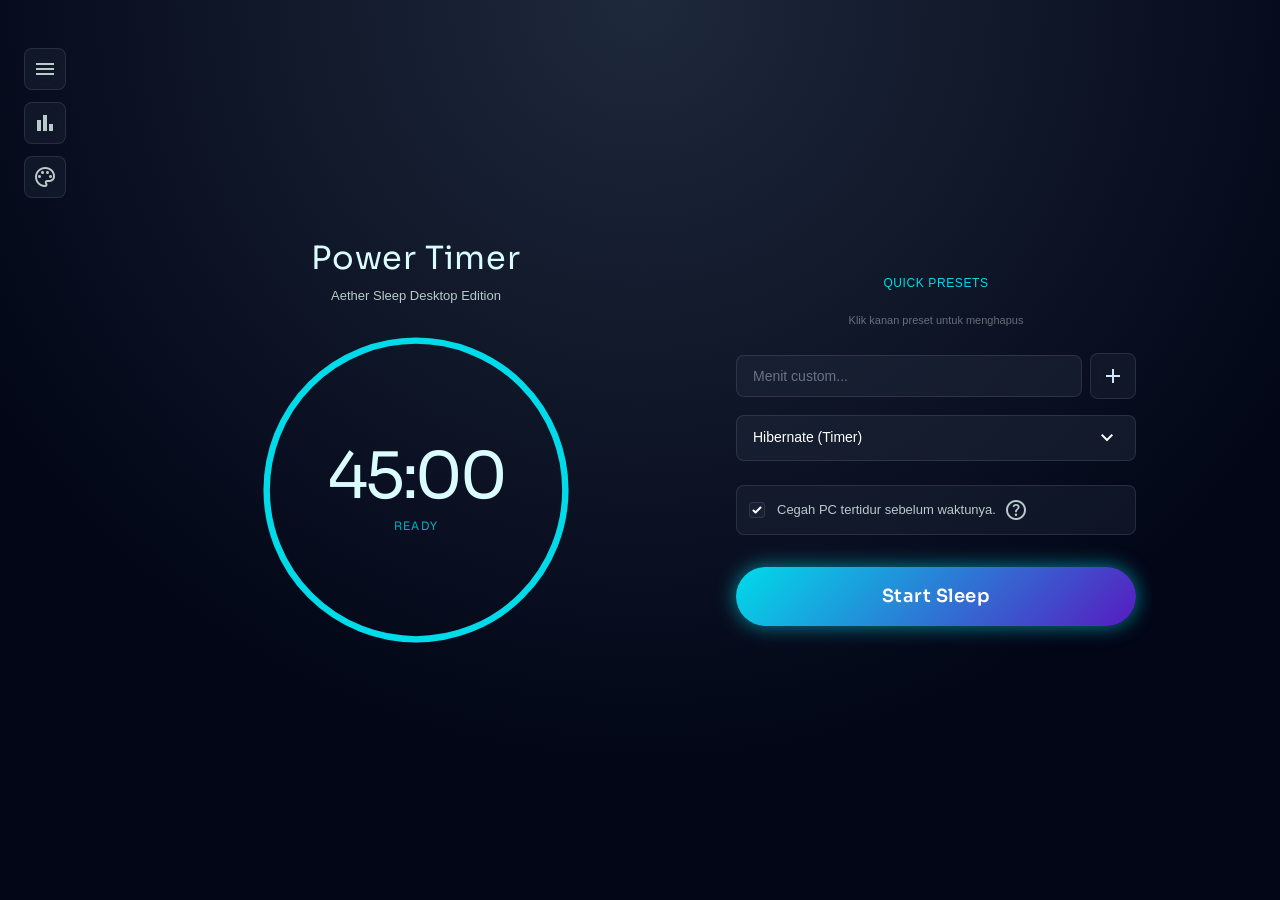
==== Hibernation APP/UI/extracted/index.html @ 74cad4f3 "Initial commit - Aether Sleep v1.0" ====
<!DOCTYPE html>
<html class="dark" lang="en">
<head>
    <meta charset="utf-8"/>
    <meta content="width=device-width, initial-scale=1.0" name="viewport"/>
    <title>Power Timer - Aether Sleep</title>
    <link rel="icon" type="image/x-icon" href="/icon.ico">
    
    
    
    <script type="text/javascript" src="/eel.js"></script>
    <link rel="stylesheet" href="fonts.css">
    <link rel="stylesheet" href="style.css">
</head>
<body class="bg-cosmic-gradient h-screen w-screen overflow-hidden flex flex-col relative select-none">

<!-- Particle Canvas -->
<canvas id="particle-canvas" class="absolute inset-0 pointer-events-none z-0"></canvas>

<main class="flex-1 flex flex-row items-center justify-center relative w-full max-w-5xl mx-auto gap-12 p-4 z-10 overflow-y-auto">
    
    <!-- Header Controls -->
    <div class="fixed top-12 left-6 z-50 flex flex-col gap-3">
        <button id="menu-btn" class="glass-panel-1 p-2 rounded-lg hover:text-primary transition-all flex items-center justify-center hover:border-primary/50 text-on-surface-variant" title="Menu Ekstra">
            <span class="material-symbols-outlined text-[20px]">menu</span>
        </button>
        <button id="history-btn" class="glass-panel-1 p-2 rounded-lg hover:text-primary transition-all flex items-center justify-center hover:border-primary/50 text-on-surface-variant" title="Insights & Riwayat">
            <span class="material-symbols-outlined text-[20px]">bar_chart</span>
        </button>
        <button id="btn-theme" class="glass-panel-1 p-2 rounded-lg hover:text-primary transition-all flex items-center justify-center hover:border-primary/50 text-on-surface-variant" title="Ubah Tema">
            <span class="material-symbols-outlined text-[20px]">palette</span>
        </button>
    </div>

    <div id="extra-panel" class="fixed top-0 left-0 bottom-0 w-[360px] glass-panel-2 z-[90] shadow-2xl transform -translate-x-full transition-transform duration-300 flex flex-col">
        <div class="p-5 border-b border-white/10 flex items-center justify-between bg-[#1E293B]/50 mt-10">
            <h2 class="font-headline-md text-primary text-lg tracking-wide flex items-center gap-2">
                <span class="material-symbols-outlined text-[20px]">tune</span>
                Fitur Ekstra
            </h2>
            <button id="close-menu" class="text-on-surface-variant hover:text-white transition-colors">
                <span class="material-symbols-outlined">close</span>
            </button>
        </div>
        <div class="p-5 flex flex-col gap-6 flex-1 overflow-y-auto">
            
            <!-- Audio Fade-out -->
            <div class="flex flex-col gap-2">
                <div class="flex justify-between items-center">
                    <div class="flex items-center gap-2 text-primary-fixed-dim">
                        <span class="material-symbols-outlined text-[18px]">volume_down</span>
                        <span class="font-semibold text-sm">Audio Fade-Out</span>
                    </div>
                    <!-- Toggle Switch -->
                    <label class="relative inline-flex items-center cursor-pointer">
                      <input type="checkbox" id="fadeout-toggle" class="sr-only peer">
                      <div class="w-9 h-5 bg-white/10 peer-focus:outline-none rounded-full peer peer-checked:after:translate-x-full peer-checked:after:border-white after:content-[''] after:absolute after:top-[2px] after:left-[2px] after:bg-white after:border-gray-300 after:border after:rounded-full after:h-4 after:w-4 after:transition-all peer-checked:bg-primary-fixed-dim"></div>
                    </label>
                </div>
                <p class="text-xs text-on-surface-variant/70 leading-relaxed">Menurunkan volume secara perlahan ke 0 selama 5 menit terakhir sebelum timer PC habis.</p>
            </div>

            <hr class="border-white/10">

            <!-- Minimize to Tray -->
            <div class="flex flex-col gap-2">
                <div class="flex justify-between items-center">
                    <div class="flex items-center gap-2 text-primary-fixed-dim">
                        <span class="material-symbols-outlined text-[18px]">minimize</span>
                        <span class="font-semibold text-sm">Minimize ke Tray</span>
                    </div>
                    <!-- Toggle Switch -->
                    <label class="relative inline-flex items-center cursor-pointer">
                      <input type="checkbox" id="minimize-tray-toggle" class="sr-only peer" checked>
                      <div class="w-9 h-5 bg-white/10 peer-focus:outline-none rounded-full peer peer-checked:after:translate-x-full peer-checked:after:border-white after:content-[''] after:absolute after:top-[2px] after:left-[2px] after:bg-white after:border-gray-300 after:border after:rounded-full after:h-4 after:w-4 after:transition-all peer-checked:bg-primary-fixed-dim"></div>
                    </label>
                </div>
                <p class="text-xs text-on-surface-variant/70 leading-relaxed mb-1">Aplikasi bersembunyi di System Tray saat ditutup, bukan keluar sepenuhnya.</p>
            </div>

            <hr class="border-white/10">

            <!-- Always on Top -->
            <div class="flex flex-col gap-2">
                <div class="flex justify-between items-center">
                    <div class="flex items-center gap-2 text-primary-fixed-dim">
                        <span class="material-symbols-outlined text-[18px]">push_pin</span>
                        <span class="font-semibold text-sm">Always on Top</span>
                    </div>
                    <!-- Toggle Switch -->
                    <label class="relative inline-flex items-center cursor-pointer">
                      <input type="checkbox" id="topmost-toggle" class="sr-only peer">
                      <div class="w-9 h-5 bg-white/10 peer-focus:outline-none rounded-full peer peer-checked:after:translate-x-full peer-checked:after:border-white after:content-[''] after:absolute after:top-[2px] after:left-[2px] after:bg-white after:border-gray-300 after:border after:rounded-full after:h-4 after:w-4 after:transition-all peer-checked:bg-primary-fixed-dim"></div>
                    </label>
                </div>
                <p class="text-xs text-on-surface-variant/70 leading-relaxed mb-1">Paksa jendela Aether Sleep selalu tampil di atas aplikasi lain.</p>
            </div>

            <hr class="border-white/10">

            <!-- Auto-Wake -->
            <div class="flex flex-col gap-2">
                <div class="flex items-center gap-2 text-primary-fixed-dim">
                    <span class="material-symbols-outlined text-[18px]">alarm</span>
                    <span class="font-semibold text-sm">Auto-Wake Alarm</span>
                </div>
                <p class="text-xs text-on-surface-variant/70 leading-relaxed mb-1">Membangunkan PC secara otomatis pada jam yang ditentukan (Pukul berapa?).</p>
                
                <div class="flex items-center gap-2">
                    <div id="autowake-trigger" data-value="" class="flex-1 bg-[#1E293B]/50 border border-white/10 rounded-lg px-3 py-2 text-white text-center cursor-pointer hover:border-primary-fixed-dim hover:bg-[#1E293B]/80 transition-colors text-sm font-display-timer tracking-widest shadow-inner">
                        --:--
                    </div>
                    <button id="clear-wake-btn" class="glass-panel-1 p-2 rounded-lg hover:text-red-400 transition-all flex items-center justify-center border-white/10">
                        <span class="material-symbols-outlined text-[18px]">delete</span>
                    </button>
                </div>
            </div>

        </div>
    </div>

    <!-- Analog Clock Picker Modal -->
    <div id="clock-picker-modal" class="fixed inset-0 z-[200] bg-black/60 backdrop-blur-sm hidden flex items-center justify-center opacity-0 transition-opacity duration-300">
        <div class="glass-panel-2 rounded-3xl w-[320px] p-6 flex flex-col items-center shadow-[0_0_50px_rgba(0,0,0,0.5)] transform scale-95 transition-transform duration-300 relative border border-white/10">
            <button id="clock-cancel" class="absolute top-4 left-4 text-on-surface-variant hover:text-white transition-colors">
                <span class="material-symbols-outlined">close</span>
            </button>
            <button id="clock-ok" class="absolute top-4 right-4 text-primary hover:text-white transition-colors font-semibold tracking-wide">
                OK
            </button>
            
            <div class="mt-4 mb-6">
                <p class="text-xs text-on-surface-variant uppercase tracking-widest text-center mb-1">Pilih Waktu</p>
                <div class="text-4xl font-display-timer text-white font-bold tracking-widest flex items-center gap-2">
                    <span id="clock-hh" class="text-primary cursor-pointer hover:scale-110 transition-transform">12</span>
                    <span class="text-on-surface-variant/50 pb-1">:</span>
                    <span id="clock-mm" class="text-on-surface-variant cursor-pointer hover:text-primary hover:scale-110 transition-transform">00</span>
                    <button id="clock-ampm" class="text-lg text-primary-fixed-dim ml-2 bg-white/5 px-2 py-1 rounded-lg hover:bg-white/10 transition-colors">AM</button>
                </div>
            </div>

            <div class="relative w-[240px] h-[240px] rounded-full bg-black/40 border border-white/5 flex items-center justify-center select-none shadow-inner" id="clock-face">
                <div class="w-[8px] h-[8px] bg-primary rounded-full absolute z-20 shadow-[0_0_10px_#00dbe9]"></div>
                <div id="clock-hand" class="absolute w-[2px] bg-primary origin-bottom z-10 bottom-1/2 transition-transform duration-300 ease-out" style="left: calc(50% - 1px); height: 90px; transform: rotate(0deg);">
                    <div class="w-[32px] h-[32px] rounded-full bg-primary/20 border border-primary absolute -top-[16px] -left-[15px] shadow-[0_0_15px_rgba(0,219,233,0.3)]"></div>
                </div>
                <div id="clock-numbers" class="absolute inset-0"></div>
            </div>
        </div>
    </div>

    <!-- History/Insights Modal -->
    <div id="history-modal" class="fixed inset-0 z-[100] bg-black/60 backdrop-blur-sm flex items-center justify-center hidden opacity-0 transition-opacity duration-300">
        <div class="glass-panel-2 rounded-2xl w-[90%] max-w-lg max-h-[85vh] flex flex-col overflow-hidden shadow-2xl transform scale-95 transition-transform duration-300 relative">
            <div class="p-5 border-b border-white/10 flex items-center justify-between bg-[#1E293B]/50">
                <h2 class="font-headline-md text-primary text-lg tracking-wide flex items-center gap-2">
                    <span class="material-symbols-outlined text-[20px]">insights</span>
                    Dashboard Penghematan
                </h2>
                <button id="close-history" class="text-on-surface-variant hover:text-white transition-colors">
                    <span class="material-symbols-outlined">close</span>
                </button>
            </div>
            
            <!-- Dashboard Stats Container (Populated by JS) -->
            <div id="dashboard-stats" class="p-5 border-b border-white/5 grid grid-cols-3 gap-3 bg-[#1E293B]/30">
                <!-- Stats injected here -->
            </div>
            
            <div class="px-5 pt-4 pb-2 border-b border-white/5">
                <h3 class="text-[11px] font-semibold text-primary-fixed-dim uppercase tracking-widest">Riwayat Aktivitas</h3>
            </div>
            
            <div class="p-5 overflow-y-auto flex-1 flex flex-col gap-3" id="history-list">
                <!-- Populated dynamically -->
            </div>
        </div>
    </div>

    <!-- Left Side: Timer Area -->
    <div class="flex flex-col items-center justify-center flex-1">
        <!-- Title -->
        <div class="mb-6 text-center w-full">
            <h1 class="font-headline-md text-[32px] text-primary tracking-wide">Power Timer</h1>
            <p class="text-on-surface-variant mt-1 text-[13px]">Aether Sleep Desktop Edition</p>
        </div>
        
        <!-- Circular Timer -->
        <div class="relative w-[320px] h-[320px] flex items-center justify-center mb-4">
            <svg class="absolute inset-0 w-full h-full transform -rotate-90" viewBox="0 0 300 300">
                <circle cx="150" cy="150" fill="none" opacity="0.5" r="140" stroke="#1E293B" stroke-width="6"></circle>
                <circle class="timer-ring glow-ambient" cx="150" cy="150" fill="none" r="140" stroke="#00dbe9" stroke-width="6"></circle>
            </svg>
            <div class="flex flex-col items-center z-10" id="pulse-ring" style="animation-duration: 4s;">
                <span class="font-display-timer text-[64px] text-primary tracking-tighter leading-none" id="display-timer">45:00</span>
                <span class="font-label-caps text-[12px] text-primary-fixed-dim mt-2 tracking-widest uppercase opacity-80" id="status-label">Ready</span>
            </div>
        </div>
    </div>

    <!-- Right Side: Controls Area -->
    <div id="right-controls" class="flex flex-col items-center justify-center gap-6 flex-1 max-w-[400px] w-full">
        
        <!-- Quick Presets -->
        <div class="w-full">
            <p class="text-[12px] text-primary-fixed-dim uppercase tracking-wider mb-3 text-center">Quick Presets</p>
            <div class="flex flex-wrap gap-2 justify-center w-full" id="preset-buttons">
                <!-- Dynamically populated from python -->
            </div>
            <p class="text-[11px] text-on-surface-variant/50 mt-2 text-center">Klik kanan preset untuk menghapus</p>
        </div>

        <!-- Custom Input & Action Selection -->
        <div class="w-full flex flex-col gap-4">
            <div class="flex items-center gap-2 w-full">
                <input type="number" id="custom-minutes" placeholder="Menit custom..." class="flex-1 bg-[#1E293B]/50 border border-white/10 rounded-lg px-4 py-[10px] text-white focus:outline-none focus:border-primary-fixed-dim transition-colors text-sm" min="1" max="999">
                <button id="add-preset-btn" class="glass-panel-1 p-[10px] rounded-lg hover:text-primary transition-all flex items-center justify-center hover:border-primary/50" title="Simpan sebagai Preset">
                    <span class="material-symbols-outlined text-[18px]">add</span>
                </button>
            </div>
            
            <div class="relative w-full custom-select-container" id="action-select-container">
                <input type="hidden" id="action-select" value="hibernate_timer">
                <div class="custom-select-trigger" id="action-select-trigger">
                    <span>Hibernate (Timer)</span>
                    <span class="material-symbols-outlined text-[18px]">expand_more</span>
                </div>
                <div class="custom-select-options shadow-lg">
                    <div class="custom-select-option selected" data-value="hibernate_timer">Hibernate (Timer)</div>
                    <div class="custom-select-option" data-value="hibernate_smart">Hibernate (Smart Trigger)</div>
                    <div class="custom-select-option" data-value="shutdown_timer">Shutdown (Timer)</div>
                    <div class="custom-select-option" data-value="shutdown_smart">Shutdown (Smart Trigger)</div>
                </div>
            </div>
            
            <!-- Smart Trigger Panel (Hidden by default) -->
            <div id="smart-trigger-panel" class="w-full bg-[#1E293B]/30 border border-primary-fixed-dim/30 p-4 rounded-lg hidden flex-col gap-3">
                <div class="flex items-center gap-2 mb-1">
                    <span class="material-symbols-outlined text-primary-fixed-dim text-[16px]">memory</span>
                    <label class="text-[11px] uppercase tracking-widest text-on-surface-variant flex items-center gap-2">
                        SMART TRIGGER
                        <span class="material-symbols-outlined text-[14px] cursor-help" title="Memantau aktivitas spesifik PC sebelum menidurkannya. Sangat berguna untuk menunggu unduhan atau proses render yang waktunya tidak pasti.">help</span>
                    </label>
                </div>
                
                <div class="flex flex-col gap-3">
                    <!-- Row 1: Trigger Type -->
                    <div class="flex items-center gap-3">
                        <span class="text-xs text-on-surface-variant w-[50px] flex-shrink-0">Tipe:</span>
                        <div class="custom-select-container flex-1" id="smart-type-container">
                            <input type="hidden" id="smart-type" value="network">
                            <div class="custom-select-trigger !py-1.5 !px-3 !text-xs" id="smart-type-trigger">
                                <span>Network (< KB/s)</span>
                                <span class="material-symbols-outlined text-[14px]">expand_more</span>
                            </div>
                            <div class="custom-select-options shadow-lg">
                                <div class="custom-select-option selected !py-1.5 !px-3 !text-xs" data-value="network">Network (< KB/s)</div>
                                <div class="custom-select-option !py-1.5 !px-3 !text-xs" data-value="cpu">CPU (< %)</div>
                                <div class="custom-select-option !py-1.5 !px-3 !text-xs" data-value="battery">Battery Level (< %)</div>
                            </div>
                        </div>
                    </div>
                    
                    <!-- Row 2: Threshold/Target -->
                    <div class="flex items-center gap-3">
                        <span class="text-xs text-on-surface-variant w-[50px] flex-shrink-0" id="smart-target-label">Batas:</span>
                        <input type="text" id="smart-threshold" placeholder="Nilai batas..." value="50" class="flex-1 bg-[#1E293B]/50 border border-white/10 rounded-lg px-3 py-1.5 text-white focus:outline-none focus:border-primary-fixed-dim transition-colors text-xs shadow-inner" autocomplete="off">
                    </div>

                    <!-- Row 3: Duration -->
                    <div class="flex items-center gap-3">
                        <span class="text-xs text-on-surface-variant w-[50px] flex-shrink-0">Durasi:</span>
                        <div class="flex items-center gap-2 flex-1">
                            <input type="number" id="smart-duration" placeholder="Menit" value="5" class="w-[70px] bg-[#1E293B]/50 border border-white/10 rounded-lg px-3 py-1.5 text-white focus:outline-none focus:border-primary-fixed-dim transition-colors text-xs text-center shadow-inner" min="1" max="999">
                            <span class="text-xs text-on-surface-variant">menit stabil</span>
                        </div>
                    </div>
                </div>
            </div>
        </div>

        <!-- Keep Awake Toggle -->
        <div class="group w-full flex items-center gap-3 bg-[#1E293B]/30 border border-white/5 p-3 rounded-lg hover:bg-[#1E293B]/60 hover:border-primary-fixed-dim/30 transition-all duration-300 cursor-pointer hover:shadow-[0_0_15px_rgba(0,219,233,0.15)] transform hover:-translate-y-[1px]" onclick="document.getElementById('keep-awake').click()">
            <input type="checkbox" id="keep-awake" class="rounded border-white/20 bg-transparent text-primary-fixed-dim focus:ring-primary-fixed-dim focus:ring-offset-0 cursor-pointer transition-colors duration-300 group-hover:border-primary-fixed-dim" checked onclick="event.stopPropagation()">
            <label class="text-[13px] text-on-surface-variant cursor-pointer select-none transition-colors duration-300 group-hover:text-white flex items-center gap-2" onclick="event.stopPropagation(); document.getElementById('keep-awake').click();">
                Cegah PC tertidur sebelum waktunya.
                <span class="material-symbols-outlined text-[14px] cursor-help" title="Mencegah PC otomatis tertidur (Sleep) karena idle, memastikan timer bisa berjalan sampai selesai.">help</span>
            </label>
        </div>

        <!-- Start Button -->
        <button id="start-btn" class="w-full py-4 rounded-full bg-button-gradient text-white font-headline-md text-[18px] font-semibold tracking-wide hover:scale-[1.02] transition-transform duration-300 glow-active mt-2">
            Start Sleep
        </button>
    </div>

</main>

<!-- Theme Modal -->
<div id="theme-modal" class="fixed inset-0 bg-[#020617]/80 backdrop-blur-sm z-[200] hidden items-center justify-center opacity-0 transition-opacity duration-300">
    <div class="w-[300px] bg-[#1E293B] border border-primary-fixed-dim/30 rounded-2xl shadow-2xl p-5 transform scale-95 transition-transform duration-300 relative flex flex-col gap-4">
        <button id="btn-close-theme" class="absolute top-4 right-4 text-on-surface-variant hover:text-white transition-colors">
            <span class="material-symbols-outlined text-[18px]">close</span>
        </button>
        
        <div>
            <h3 class="text-white font-headline-md font-semibold text-lg">Pilih Tema</h3>
            <p class="text-[11px] text-on-surface-variant mt-1">Sesuaikan warna Aether Sleep.</p>
        </div>
        
        <div class="grid grid-cols-3 gap-3" id="theme-grid">
            <!-- Populated by JS -->
        </div>
    </div>
</div>

<script src="script.js"></script>
</body>
</html>
---- Hibernation APP/UI/extracted/fonts.css ----
/* cyrillic-ext */
@font-face {
  font-family: 'Geist';
  font-style: normal;
  font-weight: 400;
  font-display: swap;
  src: url(fonts/gyByhwUxId8gMEwRGFWfOw.woff2) format('woff2');
  unicode-range: U+0460-052F, U+1C80-1C8A, U+20B4, U+2DE0-2DFF, U+A640-A69F, U+FE2E-FE2F;
}
/* cyrillic */
@font-face {
  font-family: 'Geist';
  font-style: normal;
  font-weight: 400;
  font-display: swap;
  src: url(fonts/gyByhwUxId8gMEwYGFWfOw.woff2) format('woff2');
  unicode-range: U+0301, U+0400-045F, U+0490-0491, U+04B0-04B1, U+2116;
}
/* vietnamese */
@font-face {
  font-family: 'Geist';
  font-style: normal;
  font-weight: 400;
  font-display: swap;
  src: url(fonts/gyByhwUxId8gMEwTGFWfOw.woff2) format('woff2');
  unicode-range: U+0102-0103, U+0110-0111, U+0128-0129, U+0168-0169, U+01A0-01A1, U+01AF-01B0, U+0300-0301, U+0303-0304, U+0308-0309, U+0323, U+0329, U+1EA0-1EF9, U+20AB;
}
/* latin-ext */
@font-face {
  font-family: 'Geist';
  font-style: normal;
  font-weight: 400;
  font-display: swap;
  src: url(fonts/gyByhwUxId8gMEwSGFWfOw.woff2) format('woff2');
  unicode-range: U+0100-02BA, U+02BD-02C5, U+02C7-02CC, U+02CE-02D7, U+02DD-02FF, U+0304, U+0308, U+0329, U+1D00-1DBF, U+1E00-1E9F, U+1EF2-1EFF, U+2020, U+20A0-20AB, U+20AD-20C0, U+2113, U+2C60-2C7F, U+A720-A7FF;
}
/* latin */
@font-face {
  font-family: 'Geist';
  font-style: normal;
  font-weight: 400;
  font-display: swap;
  src: url(fonts/gyByhwUxId8gMEwcGFU.woff2) format('woff2');
  unicode-range: U+0000-00FF, U+0131, U+0152-0153, U+02BB-02BC, U+02C6, U+02DA, U+02DC, U+0304, U+0308, U+0329, U+2000-206F, U+20AC, U+2122, U+2191, U+2193, U+2212, U+2215, U+FEFF, U+FFFD;
}
/* cyrillic-ext */
@font-face {
  font-family: 'Geist';
  font-style: normal;
  font-weight: 500;
  font-display: swap;
  src: url(fonts/gyByhwUxId8gMEwRGFWfOw.woff2) format('woff2');
  unicode-range: U+0460-052F, U+1C80-1C8A, U+20B4, U+2DE0-2DFF, U+A640-A69F, U+FE2E-FE2F;
}
/* cyrillic */
@font-face {
  font-family: 'Geist';
  font-style: normal;
  font-weight: 500;
  font-display: swap;
  src: url(fonts/gyByhwUxId8gMEwYGFWfOw.woff2) format('woff2');
  unicode-range: U+0301, U+0400-045F, U+0490-0491, U+04B0-04B1, U+2116;
}
/* vietnamese */
@font-face {
  font-family: 'Geist';
  font-style: normal;
  font-weight: 500;
  font-display: swap;
  src: url(fonts/gyByhwUxId8gMEwTGFWfOw.woff2) format('woff2');
  unicode-range: U+0102-0103, U+0110-0111, U+0128-0129, U+0168-0169, U+01A0-01A1, U+01AF-01B0, U+0300-0301, U+0303-0304, U+0308-0309, U+0323, U+0329, U+1EA0-1EF9, U+20AB;
}
/* latin-ext */
@font-face {
  font-family: 'Geist';
  font-style: normal;
  font-weight: 500;
  font-display: swap;
  src: url(fonts/gyByhwUxId8gMEwSGFWfOw.woff2) format('woff2');
  unicode-range: U+0100-02BA, U+02BD-02C5, U+02C7-02CC, U+02CE-02D7, U+02DD-02FF, U+0304, U+0308, U+0329, U+1D00-1DBF, U+1E00-1E9F, U+1EF2-1EFF, U+2020, U+20A0-20AB, U+20AD-20C0, U+2113, U+2C60-2C7F, U+A720-A7FF;
}
/* latin */
@font-face {
  font-family: 'Geist';
  font-style: normal;
  font-weight: 500;
  font-display: swap;
  src: url(fonts/gyByhwUxId8gMEwcGFU.woff2) format('woff2');
  unicode-range: U+0000-00FF, U+0131, U+0152-0153, U+02BB-02BC, U+02C6, U+02DA, U+02DC, U+0304, U+0308, U+0329, U+2000-206F, U+20AC, U+2122, U+2191, U+2193, U+2212, U+2215, U+FEFF, U+FFFD;
}
/* cyrillic-ext */
@font-face {
  font-family: 'Geist';
  font-style: normal;
  font-weight: 600;
  font-display: swap;
  src: url(fonts/gyByhwUxId8gMEwRGFWfOw.woff2) format('woff2');
  unicode-range: U+0460-052F, U+1C80-1C8A, U+20B4, U+2DE0-2DFF, U+A640-A69F, U+FE2E-FE2F;
}
/* cyrillic */
@font-face {
  font-family: 'Geist';
  font-style: normal;
  font-weight: 600;
  font-display: swap;
  src: url(fonts/gyByhwUxId8gMEwYGFWfOw.woff2) format('woff2');
  unicode-range: U+0301, U+0400-045F, U+0490-0491, U+04B0-04B1, U+2116;
}
/* vietnamese */
@font-face {
  font-family: 'Geist';
  font-style: normal;
  font-weight: 600;
  font-display: swap;
  src: url(fonts/gyByhwUxId8gMEwTGFWfOw.woff2) format('woff2');
  unicode-range: U+0102-0103, U+0110-0111, U+0128-0129, U+0168-0169, U+01A0-01A1, U+01AF-01B0, U+0300-0301, U+0303-0304, U+0308-0309, U+0323, U+0329, U+1EA0-1EF9, U+20AB;
}
/* latin-ext */
@font-face {
  font-family: 'Geist';
  font-style: normal;
  font-weight: 600;
  font-display: swap;
  src: url(fonts/gyByhwUxId8gMEwSGFWfOw.woff2) format('woff2');
  unicode-range: U+0100-02BA, U+02BD-02C5, U+02C7-02CC, U+02CE-02D7, U+02DD-02FF, U+0304, U+0308, U+0329, U+1D00-1DBF, U+1E00-1E9F, U+1EF2-1EFF, U+2020, U+20A0-20AB, U+20AD-20C0, U+2113, U+2C60-2C7F, U+A720-A7FF;
}
/* latin */
@font-face {
  font-family: 'Geist';
  font-style: normal;
  font-weight: 600;
  font-display: swap;
  src: url(fonts/gyByhwUxId8gMEwcGFU.woff2) format('woff2');
  unicode-range: U+0000-00FF, U+0131, U+0152-0153, U+02BB-02BC, U+02C6, U+02DA, U+02DC, U+0304, U+0308, U+0329, U+2000-206F, U+20AC, U+2122, U+2191, U+2193, U+2212, U+2215, U+FEFF, U+FFFD;
}
/* cyrillic-ext */
@font-face {
  font-family: 'Hanken Grotesk';
  font-style: normal;
  font-weight: 400;
  font-display: swap;
  src: url(fonts/ieVn2YZDLWuGJpnzaiwFXS9tYtpQ59CjCQ.woff2) format('woff2');
  unicode-range: U+0460-052F, U+1C80-1C8A, U+20B4, U+2DE0-2DFF, U+A640-A69F, U+FE2E-FE2F;
}
/* vietnamese */
@font-face {
  font-family: 'Hanken Grotesk';
  font-style: normal;
  font-weight: 400;
  font-display: swap;
  src: url(fonts/ieVn2YZDLWuGJpnzaiwFXS9tYtpS59CjCQ.woff2) format('woff2');
  unicode-range: U+0102-0103, U+0110-0111, U+0128-0129, U+0168-0169, U+01A0-01A1, U+01AF-01B0, U+0300-0301, U+0303-0304, U+0308-0309, U+0323, U+0329, U+1EA0-1EF9, U+20AB;
}
/* latin-ext */
@font-face {
  font-family: 'Hanken Grotesk';
  font-style: normal;
  font-weight: 400;
  font-display: swap;
  src: url(fonts/ieVn2YZDLWuGJpnzaiwFXS9tYtpT59CjCQ.woff2) format('woff2');
  unicode-range: U+0100-02BA, U+02BD-02C5, U+02C7-02CC, U+02CE-02D7, U+02DD-02FF, U+0304, U+0308, U+0329, U+1D00-1DBF, U+1E00-1E9F, U+1EF2-1EFF, U+2020, U+20A0-20AB, U+20AD-20C0, U+2113, U+2C60-2C7F, U+A720-A7FF;
}
/* latin */
@font-face {
  font-family: 'Hanken Grotesk';
  font-style: normal;
  font-weight: 400;
  font-display: swap;
  src: url(fonts/ieVn2YZDLWuGJpnzaiwFXS9tYtpd59A.woff2) format('woff2');
  unicode-range: U+0000-00FF, U+0131, U+0152-0153, U+02BB-02BC, U+02C6, U+02DA, U+02DC, U+0304, U+0308, U+0329, U+2000-206F, U+20AC, U+2122, U+2191, U+2193, U+2212, U+2215, U+FEFF, U+FFFD;
}
/* cyrillic-ext */
@font-face {
  font-family: 'Hanken Grotesk';
  font-style: normal;
  font-weight: 500;
  font-display: swap;
  src: url(fonts/ieVn2YZDLWuGJpnzaiwFXS9tYtpQ59CjCQ.woff2) format('woff2');
  unicode-range: U+0460-052F, U+1C80-1C8A, U+20B4, U+2DE0-2DFF, U+A640-A69F, U+FE2E-FE2F;
}
/* vietnamese */
@font-face {
  font-family: 'Hanken Grotesk';
  font-style: normal;
  font-weight: 500;
  font-display: swap;
  src: url(fonts/ieVn2YZDLWuGJpnzaiwFXS9tYtpS59CjCQ.woff2) format('woff2');
  unicode-range: U+0102-0103, U+0110-0111, U+0128-0129, U+0168-0169, U+01A0-01A1, U+01AF-01B0, U+0300-0301, U+0303-0304, U+0308-0309, U+0323, U+0329, U+1EA0-1EF9, U+20AB;
}
/* latin-ext */
@font-face {
  font-family: 'Hanken Grotesk';
  font-style: normal;
  font-weight: 500;
  font-display: swap;
  src: url(fonts/ieVn2YZDLWuGJpnzaiwFXS9tYtpT59CjCQ.woff2) format('woff2');
  unicode-range: U+0100-02BA, U+02BD-02C5, U+02C7-02CC, U+02CE-02D7, U+02DD-02FF, U+0304, U+0308, U+0329, U+1D00-1DBF, U+1E00-1E9F, U+1EF2-1EFF, U+2020, U+20A0-20AB, U+20AD-20C0, U+2113, U+2C60-2C7F, U+A720-A7FF;
}
/* latin */
@font-face {
  font-family: 'Hanken Grotesk';
  font-style: normal;
  font-weight: 500;
  font-display: swap;
  src: url(fonts/ieVn2YZDLWuGJpnzaiwFXS9tYtpd59A.woff2) format('woff2');
  unicode-range: U+0000-00FF, U+0131, U+0152-0153, U+02BB-02BC, U+02C6, U+02DA, U+02DC, U+0304, U+0308, U+0329, U+2000-206F, U+20AC, U+2122, U+2191, U+2193, U+2212, U+2215, U+FEFF, U+FFFD;
}
/* cyrillic-ext */
@font-face {
  font-family: 'Hanken Grotesk';
  font-style: normal;
  font-weight: 600;
  font-display: swap;
  src: url(fonts/ieVn2YZDLWuGJpnzaiwFXS9tYtpQ59CjCQ.woff2) format('woff2');
  unicode-range: U+0460-052F, U+1C80-1C8A, U+20B4, U+2DE0-2DFF, U+A640-A69F, U+FE2E-FE2F;
}
/* vietnamese */
@font-face {
  font-family: 'Hanken Grotesk';
  font-style: normal;
  font-weight: 600;
  font-display: swap;
  src: url(fonts/ieVn2YZDLWuGJpnzaiwFXS9tYtpS59CjCQ.woff2) format('woff2');
  unicode-range: U+0102-0103, U+0110-0111, U+0128-0129, U+0168-0169, U+01A0-01A1, U+01AF-01B0, U+0300-0301, U+0303-0304, U+0308-0309, U+0323, U+0329, U+1EA0-1EF9, U+20AB;
}
/* latin-ext */
@font-face {
  font-family: 'Hanken Grotesk';
  font-style: normal;
  font-weight: 600;
  font-display: swap;
  src: url(fonts/ieVn2YZDLWuGJpnzaiwFXS9tYtpT59CjCQ.woff2) format('woff2');
  unicode-range: U+0100-02BA, U+02BD-02C5, U+02C7-02CC, U+02CE-02D7, U+02DD-02FF, U+0304, U+0308, U+0329, U+1D00-1DBF, U+1E00-1E9F, U+1EF2-1EFF, U+2020, U+20A0-20AB, U+20AD-20C0, U+2113, U+2C60-2C7F, U+A720-A7FF;
}
/* latin */
@font-face {
  font-family: 'Hanken Grotesk';
  font-style: normal;
  font-weight: 600;
  font-display: swap;
  src: url(fonts/ieVn2YZDLWuGJpnzaiwFXS9tYtpd59A.woff2) format('woff2');
  unicode-range: U+0000-00FF, U+0131, U+0152-0153, U+02BB-02BC, U+02C6, U+02DA, U+02DC, U+0304, U+0308, U+0329, U+2000-206F, U+20AC, U+2122, U+2191, U+2193, U+2212, U+2215, U+FEFF, U+FFFD;
}
/* latin-ext */
@font-face {
  font-family: 'Sora';
  font-style: normal;
  font-weight: 400;
  font-display: swap;
  src: url(fonts/xMQ9uFFYT72X5wkB_18qmnndmSdSnh2BAfO5mnuyOo1lfiQwWa-xsaQ.woff2) format('woff2');
  unicode-range: U+0100-02BA, U+02BD-02C5, U+02C7-02CC, U+02CE-02D7, U+02DD-02FF, U+0304, U+0308, U+0329, U+1D00-1DBF, U+1E00-1E9F, U+1EF2-1EFF, U+2020, U+20A0-20AB, U+20AD-20C0, U+2113, U+2C60-2C7F, U+A720-A7FF;
}
/* latin */
@font-face {
  font-family: 'Sora';
  font-style: normal;
  font-weight: 400;
  font-display: swap;
  src: url(fonts/xMQ9uFFYT72X5wkB_18qmnndmSdSnh2BAfO5mnuyOo1lfiQwV6-x.woff2) format('woff2');
  unicode-range: U+0000-00FF, U+0131, U+0152-0153, U+02BB-02BC, U+02C6, U+02DA, U+02DC, U+0304, U+0308, U+0329, U+2000-206F, U+20AC, U+2122, U+2191, U+2193, U+2212, U+2215, U+FEFF, U+FFFD;
}
/* latin-ext */
@font-face {
  font-family: 'Sora';
  font-style: normal;
  font-weight: 500;
  font-display: swap;
  src: url(fonts/xMQ9uFFYT72X5wkB_18qmnndmSdSnh2BAfO5mnuyOo1lfiQwWa-xsaQ.woff2) format('woff2');
  unicode-range: U+0100-02BA, U+02BD-02C5, U+02C7-02CC, U+02CE-02D7, U+02DD-02FF, U+0304, U+0308, U+0329, U+1D00-1DBF, U+1E00-1E9F, U+1EF2-1EFF, U+2020, U+20A0-20AB, U+20AD-20C0, U+2113, U+2C60-2C7F, U+A720-A7FF;
}
/* latin */
@font-face {
  font-family: 'Sora';
  font-style: normal;
  font-weight: 500;
  font-display: swap;
  src: url(fonts/xMQ9uFFYT72X5wkB_18qmnndmSdSnh2BAfO5mnuyOo1lfiQwV6-x.woff2) format('woff2');
  unicode-range: U+0000-00FF, U+0131, U+0152-0153, U+02BB-02BC, U+02C6, U+02DA, U+02DC, U+0304, U+0308, U+0329, U+2000-206F, U+20AC, U+2122, U+2191, U+2193, U+2212, U+2215, U+FEFF, U+FFFD;
}
/* latin-ext */
@font-face {
  font-family: 'Sora';
  font-style: normal;
  font-weight: 600;
  font-display: swap;
  src: url(fonts/xMQ9uFFYT72X5wkB_18qmnndmSdSnh2BAfO5mnuyOo1lfiQwWa-xsaQ.woff2) format('woff2');
  unicode-range: U+0100-02BA, U+02BD-02C5, U+02C7-02CC, U+02CE-02D7, U+02DD-02FF, U+0304, U+0308, U+0329, U+1D00-1DBF, U+1E00-1E9F, U+1EF2-1EFF, U+2020, U+20A0-20AB, U+20AD-20C0, U+2113, U+2C60-2C7F, U+A720-A7FF;
}
/* latin */
@font-face {
  font-family: 'Sora';
  font-style: normal;
  font-weight: 600;
  font-display: swap;
  src: url(fonts/xMQ9uFFYT72X5wkB_18qmnndmSdSnh2BAfO5mnuyOo1lfiQwV6-x.woff2) format('woff2');
  unicode-range: U+0000-00FF, U+0131, U+0152-0153, U+02BB-02BC, U+02C6, U+02DA, U+02DC, U+0304, U+0308, U+0329, U+2000-206F, U+20AC, U+2122, U+2191, U+2193, U+2212, U+2215, U+FEFF, U+FFFD;
}
/* latin-ext */
@font-face {
  font-family: 'Sora';
  font-style: normal;
  font-weight: 700;
  font-display: swap;
  src: url(fonts/xMQ9uFFYT72X5wkB_18qmnndmSdSnh2BAfO5mnuyOo1lfiQwWa-xsaQ.woff2) format('woff2');
  unicode-range: U+0100-02BA, U+02BD-02C5, U+02C7-02CC, U+02CE-02D7, U+02DD-02FF, U+0304, U+0308, U+0329, U+1D00-1DBF, U+1E00-1E9F, U+1EF2-1EFF, U+2020, U+20A0-20AB, U+20AD-20C0, U+2113, U+2C60-2C7F, U+A720-A7FF;
}
/* latin */
@font-face {
  font-family: 'Sora';
  font-style: normal;
  font-weight: 700;
  font-display: swap;
  src: url(fonts/xMQ9uFFYT72X5wkB_18qmnndmSdSnh2BAfO5mnuyOo1lfiQwV6-x.woff2) format('woff2');
  unicode-range: U+0000-00FF, U+0131, U+0152-0153, U+02BB-02BC, U+02C6, U+02DA, U+02DC, U+0304, U+0308, U+0329, U+2000-206F, U+20AC, U+2122, U+2191, U+2193, U+2212, U+2215, U+FEFF, U+FFFD;
}

/* fallback */
@font-face {
  font-family: 'Material Symbols Outlined';
  font-style: normal;
  font-weight: 100 700;
  font-display: swap;
  src: url(fonts/kJEPBvYX7BgnkSrUwT8OhrdQw4oELdPIeeII9v6oDMzBwG-RpA6RzaxHMPdY40KH8nGzv3fzfVJO1Q.woff2) format('woff2');
}

.material-symbols-outlined {
  font-family: 'Material Symbols Outlined';
  font-weight: normal;
  font-style: normal;
  font-size: 24px;
  line-height: 1;
  letter-spacing: normal;
  text-transform: none;
  display: inline-block;
  white-space: nowrap;
  word-wrap: normal;
  direction: ltr;
  -webkit-font-feature-settings: 'liga';
  -webkit-font-smoothing: antialiased;
}
---- Hibernation APP/UI/extracted/style.css ----
/*! tailwindcss v4.3.3 | MIT License | https://tailwindcss.com */
@layer properties{@supports (((-webkit-hyphens:none)) and (not (margin-trim:inline))) or ((-moz-orient:inline) and (not (color:rgb(from red r g b)))){*,:before,:after,::backdrop{--tw-translate-x:0;--tw-translate-y:0;--tw-translate-z:0;--tw-scale-x:1;--tw-scale-y:1;--tw-scale-z:1;--tw-rotate-x:initial;--tw-rotate-y:initial;--tw-rotate-z:initial;--tw-skew-x:initial;--tw-skew-y:initial;--tw-border-style:solid;--tw-gradient-position:initial;--tw-gradient-from:#0000;--tw-gradient-via:#0000;--tw-gradient-to:#0000;--tw-gradient-stops:initial;--tw-gradient-via-stops:initial;--tw-gradient-from-position:0%;--tw-gradient-via-position:50%;--tw-gradient-to-position:100%;--tw-leading:initial;--tw-font-weight:initial;--tw-tracking:initial;--tw-ordinal:initial;--tw-slashed-zero:initial;--tw-numeric-figure:initial;--tw-numeric-spacing:initial;--tw-numeric-fraction:initial;--tw-shadow:0 0 #0000;--tw-shadow-color:initial;--tw-shadow-alpha:100%;--tw-inset-shadow:0 0 #0000;--tw-inset-shadow-color:initial;--tw-inset-shadow-alpha:100%;--tw-ring-color:initial;--tw-ring-shadow:0 0 #0000;--tw-inset-ring-color:initial;--tw-inset-ring-shadow:0 0 #0000;--tw-ring-inset:initial;--tw-ring-offset-width:0px;--tw-ring-offset-color:#fff;--tw-ring-offset-shadow:0 0 #0000;--tw-outline-style:solid;--tw-blur:initial;--tw-brightness:initial;--tw-contrast:initial;--tw-grayscale:initial;--tw-hue-rotate:initial;--tw-invert:initial;--tw-opacity:initial;--tw-saturate:initial;--tw-sepia:initial;--tw-drop-shadow:initial;--tw-drop-shadow-color:initial;--tw-drop-shadow-alpha:100%;--tw-drop-shadow-size:initial;--tw-backdrop-blur:initial;--tw-backdrop-brightness:initial;--tw-backdrop-contrast:initial;--tw-backdrop-grayscale:initial;--tw-backdrop-hue-rotate:initial;--tw-backdrop-invert:initial;--tw-backdrop-opacity:initial;--tw-backdrop-saturate:initial;--tw-backdrop-sepia:initial;--tw-duration:initial;--tw-ease:initial;--tw-content:""}}}@layer theme{:root,:host{--font-sans:-apple-system, BlinkMacSystemFont, "Segoe UI", Roboto, "Helvetica Neue", "Noto Sans", Arial, sans-serif, "Apple Color Emoji", "Segoe UI Emoji", "Segoe UI Symbol", "Noto Color Emoji";--font-mono:ui-monospace, SFMono-Regular, Menlo, Monaco, Consolas, "Liberation Mono", "Courier New", monospace;--color-red-400:oklch(70.4% .191 22.216);--color-green-400:oklch(79.2% .209 151.711);--color-blue-400:oklch(70.7% .165 254.624);--color-gray-300:oklch(87.2% .01 258.338);--color-black:#000;--color-white:var(--text-white);--spacing:.25rem;--container-lg:32rem;--container-5xl:64rem;--text-xs:.75rem;--text-xs--line-height:calc(1 / .75);--text-sm:.875rem;--text-sm--line-height:calc(1.25 / .875);--text-lg:1.125rem;--text-lg--line-height:calc(1.75 / 1.125);--text-2xl:1.5rem;--text-2xl--line-height:calc(2 / 1.5);--text-4xl:2.25rem;--text-4xl--line-height:calc(2.5 / 2.25);--font-weight-semibold:600;--font-weight-bold:700;--tracking-tighter:-.05em;--tracking-wide:.025em;--tracking-wider:.05em;--tracking-widest:.1em;--leading-snug:1.375;--leading-relaxed:1.625;--radius-lg:.5rem;--radius-xl:.75rem;--radius-2xl:1rem;--radius-3xl:1.5rem;--ease-out:cubic-bezier(0, 0, .2, 1);--animate-pulse:pulse 2s cubic-bezier(.4, 0, .6, 1) infinite;--blur-sm:8px;--default-transition-duration:.15s;--default-transition-timing-function:cubic-bezier(.4, 0, .2, 1);--default-font-family:var(--font-sans);--default-mono-font-family:var(--font-mono);--color-primary:var(--c-primary);--color-primary-fixed-dim:var(--c-primary-fixed-dim);--color-on-surface-variant:var(--c-on-surface-variant);--font-headline-md:Sora, sans-serif;--font-label-caps:Geist, sans-serif;--font-display-timer:Sora, sans-serif;--font-label-md:Geist, sans-serif;--background-image-cosmic-gradient:var(--bg-cosmic-gradient);--background-image-button-gradient:var(--btn-gradient)}}@layer base{*,:after,:before,::backdrop{box-sizing:border-box;border:0 solid;margin:0;padding:0}::file-selector-button{box-sizing:border-box;border:0 solid;margin:0;padding:0}html,:host{-webkit-text-size-adjust:100%;tab-size:4;line-height:1.5;font-family:var(--default-font-family,-apple-system, BlinkMacSystemFont, "Segoe UI", Roboto, "Helvetica Neue", "Noto Sans", Arial, sans-serif, "Apple Color Emoji", "Segoe UI Emoji", "Segoe UI Symbol", "Noto Color Emoji");font-feature-settings:var(--default-font-feature-settings,normal);font-variation-settings:var(--default-font-variation-settings,normal);-webkit-tap-highlight-color:transparent}hr{height:0;color:inherit;border-top-width:1px}abbr:where([title]){-webkit-text-decoration:underline dotted;text-decoration:underline dotted}h1,h2,h3,h4,h5,h6{font-size:inherit;font-weight:inherit}a{color:inherit;-webkit-text-decoration:inherit;-webkit-text-decoration:inherit;-webkit-text-decoration:inherit;text-decoration:inherit}b,strong{font-weight:bolder}code,kbd,samp,pre{font-family:var(--default-mono-font-family,ui-monospace, SFMono-Regular, Menlo, Monaco, Consolas, "Liberation Mono", "Courier New", monospace);font-feature-settings:var(--default-mono-font-feature-settings,normal);font-variation-settings:var(--default-mono-font-variation-settings,normal);font-size:1em}small{font-size:80%}sub,sup{vertical-align:baseline;font-size:75%;line-height:0;position:relative}sub{bottom:-.25em}sup{top:-.5em}table{text-indent:0;border-color:inherit;border-collapse:collapse}:-moz-focusring:where(:not(iframe)){outline:auto}progress{vertical-align:baseline}summary{display:list-item}ol,ul,menu{list-style:none}img,svg,video,canvas,audio,iframe,embed,object{vertical-align:middle;display:block}img,video{max-width:100%;height:auto}button,input,select,optgroup,textarea{font:inherit;font-feature-settings:inherit;font-variation-settings:inherit;letter-spacing:inherit;color:inherit;opacity:1;background-color:#0000;border-radius:0}::file-selector-button{font:inherit;font-feature-settings:inherit;font-variation-settings:inherit;letter-spacing:inherit;color:inherit;opacity:1;background-color:#0000;border-radius:0}:where(select:is([multiple],[size])) optgroup{font-weight:bolder}:where(select:is([multiple],[size])) optgroup option{padding-inline-start:20px}::file-selector-button{margin-inline-end:4px}::placeholder{opacity:1}@supports (not ((-webkit-appearance:-apple-pay-button))) or (contain-intrinsic-size:1px){::placeholder{color:currentColor}@supports (color:color-mix(in lab, red, red)){::placeholder{color:color-mix(in oklab, currentcolor 50%, transparent)}}}textarea{resize:vertical}::-webkit-search-decoration{-webkit-appearance:none}::-webkit-datetime-edit{padding-block:0}::-webkit-datetime-edit-year-field{padding-block:0}::-webkit-datetime-edit-month-field{padding-block:0}::-webkit-datetime-edit-day-field{padding-block:0}::-webkit-datetime-edit-hour-field{padding-block:0}::-webkit-datetime-edit-minute-field{padding-block:0}::-webkit-datetime-edit-second-field{padding-block:0}::-webkit-datetime-edit-millisecond-field{padding-block:0}::-webkit-datetime-edit-meridiem-field{padding-block:0}::-webkit-calendar-picker-indicator{line-height:1}:-moz-ui-invalid{box-shadow:none}button,input:where([type=button],[type=reset],[type=submit]){appearance:button}::file-selector-button{appearance:button}::-webkit-inner-spin-button{height:auto}::-webkit-outer-spin-button{height:auto}[hidden]:where(:not([hidden=until-found])){display:none!important}input:where([type=text]),input:where(:not([type])),input:where([type=email]),input:where([type=url]),input:where([type=password]),input:where([type=number]),input:where([type=date]),input:where([type=datetime-local]),input:where([type=month]),input:where([type=search]),input:where([type=tel]),input:where([type=time]),input:where([type=week]),select:where([multiple]),textarea,select{appearance:none;--tw-shadow:0 0 #0000;background-color:#fff;border-width:1px;border-color:oklch(55.1% .027 264.364);border-radius:0;padding:.5rem .75rem;font-size:1rem;line-height:1.5rem}:is(input:where([type=text]),input:where(:not([type])),input:where([type=email]),input:where([type=url]),input:where([type=password]),input:where([type=number]),input:where([type=date]),input:where([type=datetime-local]),input:where([type=month]),input:where([type=search]),input:where([type=tel]),input:where([type=time]),input:where([type=week]),select:where([multiple]),textarea,select):focus{outline-offset:2px;--tw-ring-inset:var(--tw-empty, );--tw-ring-offset-width:0px;--tw-ring-offset-color:#fff;--tw-ring-color:oklch(54.6% .245 262.881);--tw-ring-offset-shadow:var(--tw-ring-inset) 0 0 0 var(--tw-ring-offset-width) var(--tw-ring-offset-color);--tw-ring-shadow:var(--tw-ring-inset) 0 0 0 calc(1px + var(--tw-ring-offset-width)) var(--tw-ring-color);box-shadow:var(--tw-ring-offset-shadow), var(--tw-ring-shadow), var(--tw-shadow);border-color:oklch(54.6% .245 262.881);outline:2px solid #0000}input::placeholder,textarea::placeholder{color:oklch(55.1% .027 264.364);opacity:1}::-webkit-datetime-edit-fields-wrapper{padding:0}::-webkit-date-and-time-value{min-height:1.5em;text-align:inherit}::-webkit-datetime-edit{display:inline-flex}::-webkit-datetime-edit{padding-top:0;padding-bottom:0}::-webkit-datetime-edit-year-field{padding-top:0;padding-bottom:0}::-webkit-datetime-edit-month-field{padding-top:0;padding-bottom:0}::-webkit-datetime-edit-day-field{padding-top:0;padding-bottom:0}::-webkit-datetime-edit-hour-field{padding-top:0;padding-bottom:0}::-webkit-datetime-edit-minute-field{padding-top:0;padding-bottom:0}::-webkit-datetime-edit-second-field{padding-top:0;padding-bottom:0}::-webkit-datetime-edit-millisecond-field{padding-top:0;padding-bottom:0}::-webkit-datetime-edit-meridiem-field{padding-top:0;padding-bottom:0}select{-webkit-print-color-adjust:exact;print-color-adjust:exact;background-image:url("data:image/svg+xml,%3csvg xmlns='http://www.w3.org/2000/svg' fill='none' viewBox='0 0 20 20'%3e%3cpath stroke='oklch(55.1%25 0.027 264.364)' stroke-linecap='round' stroke-linejoin='round' stroke-width='1.5' d='M6 8l4 4 4-4'/%3e%3c/svg%3e");background-position:right .5rem center;background-repeat:no-repeat;background-size:1.5em 1.5em;padding-right:2.5rem}select:where([multiple]),select:where([size]:not([size="1"])){background-image:initial;background-position:initial;background-repeat:unset;background-size:initial;print-color-adjust:unset;padding-right:.75rem}input:where([type=checkbox]),input:where([type=radio]){appearance:none;-webkit-print-color-adjust:exact;print-color-adjust:exact;vertical-align:middle;-webkit-user-select:none;user-select:none;color:oklch(54.6% .245 262.881);--tw-shadow:0 0 #0000;background-color:#fff;background-origin:border-box;border-width:1px;border-color:oklch(55.1% .027 264.364);flex-shrink:0;width:1rem;height:1rem;padding:0;display:inline-block}input:where([type=checkbox]){border-radius:0}input:where([type=radio]){border-radius:100%}input:where([type=checkbox]):focus,input:where([type=radio]):focus{outline-offset:2px;--tw-ring-inset:var(--tw-empty, );--tw-ring-offset-width:2px;--tw-ring-offset-color:#fff;--tw-ring-color:oklch(54.6% .245 262.881);--tw-ring-offset-shadow:var(--tw-ring-inset) 0 0 0 var(--tw-ring-offset-width) var(--tw-ring-offset-color);--tw-ring-shadow:var(--tw-ring-inset) 0 0 0 calc(2px + var(--tw-ring-offset-width)) var(--tw-ring-color);box-shadow:var(--tw-ring-offset-shadow), var(--tw-ring-shadow), var(--tw-shadow);outline:2px solid #0000}input:where([type=checkbox]):checked,input:where([type=radio]):checked{background-color:currentColor;background-position:50%;background-repeat:no-repeat;background-size:100% 100%;border-color:#0000}input:where([type=checkbox]):checked{background-image:url("data:image/svg+xml,%3csvg viewBox='0 0 16 16' fill='white' xmlns='http://www.w3.org/2000/svg'%3e%3cpath d='M12.207 4.793a1 1 0 010 1.414l-5 5a1 1 0 01-1.414 0l-2-2a1 1 0 011.414-1.414L6.5 9.086l4.293-4.293a1 1 0 011.414 0z'/%3e%3c/svg%3e")}@media (forced-colors:active){input:where([type=checkbox]):checked{appearance:auto}}input:where([type=radio]):checked{background-image:url("data:image/svg+xml,%3csvg viewBox='0 0 16 16' fill='white' xmlns='http://www.w3.org/2000/svg'%3e%3ccircle cx='8' cy='8' r='3'/%3e%3c/svg%3e")}@media (forced-colors:active){input:where([type=radio]):checked{appearance:auto}}input:where([type=checkbox]):checked:hover,input:where([type=checkbox]):checked:focus,input:where([type=radio]):checked:hover,input:where([type=radio]):checked:focus{background-color:currentColor;border-color:#0000}input:where([type=checkbox]):indeterminate{background-color:currentColor;background-image:url("data:image/svg+xml,%3csvg xmlns='http://www.w3.org/2000/svg' fill='none' viewBox='0 0 16 16'%3e%3cpath stroke='white' stroke-linecap='round' stroke-linejoin='round' stroke-width='2' d='M4 8h8'/%3e%3c/svg%3e");background-position:50%;background-repeat:no-repeat;background-size:100% 100%;border-color:#0000}@media (forced-colors:active){input:where([type=checkbox]):indeterminate{appearance:auto}}input:where([type=checkbox]):indeterminate:hover,input:where([type=checkbox]):indeterminate:focus{background-color:currentColor;border-color:#0000}input:where([type=file]){background:unset;border-color:inherit;font-size:unset;line-height:inherit;border-width:0;border-radius:0;padding:0}input:where([type=file]):focus{outline:1px solid buttontext;outline:1px auto -webkit-focus-ring-color}}@layer components;@layer utilities{.pointer-events-none{pointer-events:none}.invisible{visibility:hidden}.visible{visibility:visible}.sr-only{clip-path:inset(50%);white-space:nowrap;border-width:0;width:1px;height:1px;margin:-1px;padding:0;position:absolute;overflow:hidden}.absolute{position:absolute}.fixed{position:fixed}.relative{position:relative}.static{position:static}.inset-0{inset:0}.end-1{inset-inline-end:calc(var(--spacing) * 1)}.-top-\[16px\]{top:-16px}.top-0{top:0}.top-1\/2{top:50%}.top-4{top:calc(var(--spacing) * 4)}.top-12{top:calc(var(--spacing) * 12)}.right-3{right:calc(var(--spacing) * 3)}.right-4{right:calc(var(--spacing) * 4)}.right-6{right:calc(var(--spacing) * 6)}.bottom-0{bottom:0}.bottom-1\/2{bottom:50%}.-left-\[15px\]{left:-15px}.left-0{left:0}.left-4{left:calc(var(--spacing) * 4)}.left-6{left:calc(var(--spacing) * 6)}.z-0{z-index:0}.z-10{z-index:10}.z-20{z-index:20}.z-50{z-index:50}.z-\[90\]{z-index:90}.z-\[100\]{z-index:100}.z-\[200\]{z-index:200}.col-span-3{grid-column:span 3/span 3}.container{width:100%}@media (min-width:40rem){.container{max-width:40rem}}@media (min-width:48rem){.container{max-width:48rem}}@media (min-width:64rem){.container{max-width:64rem}}@media (min-width:80rem){.container{max-width:80rem}}@media (min-width:96rem){.container{max-width:96rem}}.mx-auto{margin-inline:auto}.mt-0\.5{margin-top:calc(var(--spacing) * .5)}.mt-1{margin-top:var(--spacing)}.mt-2{margin-top:calc(var(--spacing) * 2)}.mt-4{margin-top:calc(var(--spacing) * 4)}.mt-10{margin-top:calc(var(--spacing) * 10)}.mb-1{margin-bottom:var(--spacing)}.mb-3{margin-bottom:calc(var(--spacing) * 3)}.mb-4{margin-bottom:calc(var(--spacing) * 4)}.mb-6{margin-bottom:calc(var(--spacing) * 6)}.ml-2{margin-left:calc(var(--spacing) * 2)}.block{display:block}.contents{display:contents}.flex{display:flex}.grid{display:grid}.hidden{display:none}.inline{display:inline}.inline-flex{display:inline-flex}.table{display:table}.h-5{height:calc(var(--spacing) * 5)}.h-\[8px\]{height:8px}.h-\[32px\]{height:32px}.h-\[240px\]{height:240px}.h-\[320px\]{height:320px}.h-full{height:100%}.h-screen{height:100vh}.max-h-\[85vh\]{max-height:85vh}.w-9{width:calc(var(--spacing) * 9)}.w-\[2px\]{width:2px}.w-\[8px\]{width:8px}.w-\[32px\]{width:32px}.w-\[50px\]{width:50px}.w-\[60px\]{width:60px}.w-\[70px\]{width:70px}.w-\[80px\]{width:80px}.w-\[90\%\]{width:90%}.w-\[240px\]{width:240px}.w-\[320px\]{width:320px}.w-\[360px\]{width:360px}.w-full{width:100%}.w-screen{width:100vw}.max-w-5xl{max-width:var(--container-5xl)}.max-w-\[400px\]{max-width:400px}.max-w-lg{max-width:var(--container-lg)}.flex-1{flex:1}.flex-shrink-0{flex-shrink:0}.grow{flex-grow:1}.origin-bottom{transform-origin:bottom}.-translate-x-full{--tw-translate-x:-100%;translate:var(--tw-translate-x) var(--tw-translate-y)}.-translate-y-1\/2{--tw-translate-y:calc(calc(1 / 2 * 100%) * -1);translate:var(--tw-translate-x) var(--tw-translate-y)}.-translate-y-\[1px\]{--tw-translate-y:calc(1px * -1);translate:var(--tw-translate-x) var(--tw-translate-y)}.scale-95{--tw-scale-x:95%;--tw-scale-y:95%;--tw-scale-z:95%;scale:var(--tw-scale-x) var(--tw-scale-y)}.scale-100{--tw-scale-x:100%;--tw-scale-y:100%;--tw-scale-z:100%;scale:var(--tw-scale-x) var(--tw-scale-y)}.-rotate-90{rotate:-90deg}.transform{transform:var(--tw-rotate-x,) var(--tw-rotate-y,) var(--tw-rotate-z,) var(--tw-skew-x,) var(--tw-skew-y,)}.animate-pulse{animation:var(--animate-pulse)}.cursor-pointer{cursor:pointer}.resize{resize:both}.appearance-none{appearance:none}.grid-cols-3{grid-template-columns:repeat(3,minmax(0,1fr))}.flex-col{flex-direction:column}.flex-row{flex-direction:row}.flex-wrap{flex-wrap:wrap}.items-center{align-items:center}.items-start{align-items:flex-start}.justify-between{justify-content:space-between}.justify-center{justify-content:center}.gap-2{gap:calc(var(--spacing) * 2)}.gap-3{gap:calc(var(--spacing) * 3)}.gap-4{gap:calc(var(--spacing) * 4)}.gap-6{gap:calc(var(--spacing) * 6)}.gap-12{gap:calc(var(--spacing) * 12)}.overflow-hidden{overflow:hidden}.overflow-y-auto{overflow-y:auto}.rounded{border-radius:.25rem}.rounded-2xl{border-radius:var(--radius-2xl)}.rounded-3xl{border-radius:var(--radius-3xl)}.rounded-full{border-radius:3.40282e38px}.rounded-lg{border-radius:var(--radius-lg)}.rounded-xl{border-radius:var(--radius-xl)}.border{border-style:var(--tw-border-style);border-width:1px}.border-b{border-bottom-style:var(--tw-border-style);border-bottom-width:1px}.border-primary{border-color:var(--color-primary)}.border-primary-fixed-dim,.border-primary-fixed-dim\/30{border-color:var(--color-primary-fixed-dim)}@supports (color:color-mix(in lab, red, red)){.border-primary-fixed-dim\/30{border-color:color-mix(in oklab, var(--color-primary-fixed-dim) 30%, transparent)}}.border-white\/5{border-color:var(--color-white)}@supports (color:color-mix(in lab, red, red)){.border-white\/5{border-color:color-mix(in oklab, var(--color-white) 5%, transparent)}}.border-white\/10{border-color:var(--color-white)}@supports (color:color-mix(in lab, red, red)){.border-white\/10{border-color:color-mix(in oklab, var(--color-white) 10%, transparent)}}.border-white\/20{border-color:var(--color-white)}@supports (color:color-mix(in lab, red, red)){.border-white\/20{border-color:color-mix(in oklab, var(--color-white) 20%, transparent)}}.bg-\[\#1E293B\]\/30{background-color:oklab(27.9495% -.00637898 -.0362918/.3)}.bg-\[\#1E293B\]\/50{background-color:oklab(27.9495% -.00637898 -.0362918/.5)}.bg-black\/40{background-color:#0006}@supports (color:color-mix(in lab, red, red)){.bg-black\/40{background-color:color-mix(in oklab, var(--color-black) 40%, transparent)}}.bg-black\/60{background-color:#0009}@supports (color:color-mix(in lab, red, red)){.bg-black\/60{background-color:color-mix(in oklab, var(--color-black) 60%, transparent)}}.bg-primary{background-color:var(--color-primary)}.bg-primary-fixed-dim\/10{background-color:var(--color-primary-fixed-dim)}@supports (color:color-mix(in lab, red, red)){.bg-primary-fixed-dim\/10{background-color:color-mix(in oklab, var(--color-primary-fixed-dim) 10%, transparent)}}.bg-primary\/5{background-color:var(--color-primary)}@supports (color:color-mix(in lab, red, red)){.bg-primary\/5{background-color:color-mix(in oklab, var(--color-primary) 5%, transparent)}}.bg-primary\/20{background-color:var(--color-primary)}@supports (color:color-mix(in lab, red, red)){.bg-primary\/20{background-color:color-mix(in oklab, var(--color-primary) 20%, transparent)}}.bg-transparent{background-color:#0000}.bg-white\/5{background-color:var(--color-white)}@supports (color:color-mix(in lab, red, red)){.bg-white\/5{background-color:color-mix(in oklab, var(--color-white) 5%, transparent)}}.bg-white\/10{background-color:var(--color-white)}@supports (color:color-mix(in lab, red, red)){.bg-white\/10{background-color:color-mix(in oklab, var(--color-white) 10%, transparent)}}.bg-gradient-to-br{--tw-gradient-position:to bottom right in oklab;background-image:linear-gradient(var(--tw-gradient-stops))}.bg-button-gradient{background-image:var(--background-image-button-gradient)}.bg-cosmic-gradient{background-image:var(--background-image-cosmic-gradient)}.from-blue-400\/10{--tw-gradient-from:#54a2ff1a}@supports (color:color-mix(in lab, red, red)){.from-blue-400\/10{--tw-gradient-from:color-mix(in oklab, var(--color-blue-400) 10%, transparent)}}.from-blue-400\/10{--tw-gradient-stops:var(--tw-gradient-via-stops,var(--tw-gradient-position), var(--tw-gradient-from) var(--tw-gradient-from-position), var(--tw-gradient-to) var(--tw-gradient-to-position))}.from-green-400\/10{--tw-gradient-from:#05df721a}@supports (color:color-mix(in lab, red, red)){.from-green-400\/10{--tw-gradient-from:color-mix(in oklab, var(--color-green-400) 10%, transparent)}}.from-green-400\/10{--tw-gradient-stops:var(--tw-gradient-via-stops,var(--tw-gradient-position), var(--tw-gradient-from) var(--tw-gradient-from-position), var(--tw-gradient-to) var(--tw-gradient-to-position))}.from-primary\/10{--tw-gradient-from:var(--color-primary)}@supports (color:color-mix(in lab, red, red)){.from-primary\/10{--tw-gradient-from:color-mix(in oklab, var(--color-primary) 10%, transparent)}}.from-primary\/10{--tw-gradient-stops:var(--tw-gradient-via-stops,var(--tw-gradient-position), var(--tw-gradient-from) var(--tw-gradient-from-position), var(--tw-gradient-to) var(--tw-gradient-to-position))}.to-transparent{--tw-gradient-to:transparent;--tw-gradient-stops:var(--tw-gradient-via-stops,var(--tw-gradient-position), var(--tw-gradient-from) var(--tw-gradient-from-position), var(--tw-gradient-to) var(--tw-gradient-to-position))}.p-2{padding:calc(var(--spacing) * 2)}.p-3{padding:calc(var(--spacing) * 3)}.p-4{padding:calc(var(--spacing) * 4)}.p-5{padding:calc(var(--spacing) * 5)}.p-6{padding:calc(var(--spacing) * 6)}.p-\[10px\]{padding:10px}.\!px-3{padding-inline:calc(var(--spacing) * 3)!important}.px-2{padding-inline:calc(var(--spacing) * 2)}.px-3{padding-inline:calc(var(--spacing) * 3)}.px-4{padding-inline:calc(var(--spacing) * 4)}.px-5{padding-inline:calc(var(--spacing) * 5)}.\!py-1\.5{padding-block:calc(var(--spacing) * 1.5)!important}.py-1{padding-block:var(--spacing)}.py-1\.5{padding-block:calc(var(--spacing) * 1.5)}.py-2{padding-block:calc(var(--spacing) * 2)}.py-4{padding-block:calc(var(--spacing) * 4)}.py-\[10px\]{padding-block:10px}.pt-4{padding-top:calc(var(--spacing) * 4)}.pb-1{padding-bottom:var(--spacing)}.pb-2{padding-bottom:calc(var(--spacing) * 2)}.pb-3{padding-bottom:calc(var(--spacing) * 3)}.text-center{text-align:center}.font-display-timer{font-family:var(--font-display-timer)}.font-headline-md{font-family:var(--font-headline-md)}.font-label-caps{font-family:var(--font-label-caps)}.font-label-md{font-family:var(--font-label-md)}.\!text-xs{font-size:var(--text-xs)!important;line-height:var(--tw-leading,var(--text-xs--line-height))!important}.text-2xl{font-size:var(--text-2xl);line-height:var(--tw-leading,var(--text-2xl--line-height))}.text-4xl{font-size:var(--text-4xl);line-height:var(--tw-leading,var(--text-4xl--line-height))}.text-lg{font-size:var(--text-lg);line-height:var(--tw-leading,var(--text-lg--line-height))}.text-sm{font-size:var(--text-sm);line-height:var(--tw-leading,var(--text-sm--line-height))}.text-xs{font-size:var(--text-xs);line-height:var(--tw-leading,var(--text-xs--line-height))}.text-\[10px\]{font-size:10px}.text-\[11px\]{font-size:11px}.text-\[12px\]{font-size:12px}.text-\[13px\]{font-size:13px}.text-\[14px\]{font-size:14px}.text-\[15px\]{font-size:15px}.text-\[16px\]{font-size:16px}.text-\[18px\]{font-size:18px}.text-\[20px\]{font-size:20px}.text-\[24px\]{font-size:24px}.text-\[32px\]{font-size:32px}.text-\[64px\]{font-size:64px}.leading-none{--tw-leading:1;line-height:1}.leading-relaxed{--tw-leading:var(--leading-relaxed);line-height:var(--leading-relaxed)}.leading-snug{--tw-leading:var(--leading-snug);line-height:var(--leading-snug)}.font-bold{--tw-font-weight:var(--font-weight-bold);font-weight:var(--font-weight-bold)}.font-semibold{--tw-font-weight:var(--font-weight-semibold);font-weight:var(--font-weight-semibold)}.tracking-tighter{--tw-tracking:var(--tracking-tighter);letter-spacing:var(--tracking-tighter)}.tracking-wide{--tw-tracking:var(--tracking-wide);letter-spacing:var(--tracking-wide)}.tracking-wider{--tw-tracking:var(--tracking-wider);letter-spacing:var(--tracking-wider)}.tracking-widest{--tw-tracking:var(--tracking-widest);letter-spacing:var(--tracking-widest)}.whitespace-nowrap{white-space:nowrap}.text-blue-400{color:var(--color-blue-400)}.text-green-400{color:var(--color-green-400)}.text-on-surface-variant,.text-on-surface-variant\/50{color:var(--color-on-surface-variant)}@supports (color:color-mix(in lab, red, red)){.text-on-surface-variant\/50{color:color-mix(in oklab, var(--color-on-surface-variant) 50%, transparent)}}.text-on-surface-variant\/70{color:var(--color-on-surface-variant)}@supports (color:color-mix(in lab, red, red)){.text-on-surface-variant\/70{color:color-mix(in oklab, var(--color-on-surface-variant) 70%, transparent)}}.text-primary{color:var(--color-primary)}.text-primary-fixed-dim{color:var(--color-primary-fixed-dim)}.text-red-400\/80{color:#ff6568cc}@supports (color:color-mix(in lab, red, red)){.text-red-400\/80{color:color-mix(in oklab, var(--color-red-400) 80%, transparent)}}.text-white{color:var(--color-white)}.lowercase{text-transform:lowercase}.uppercase{text-transform:uppercase}.italic{font-style:italic}.ordinal{--tw-ordinal:ordinal;font-variant-numeric:var(--tw-ordinal,) var(--tw-slashed-zero,) var(--tw-numeric-figure,) var(--tw-numeric-spacing,) var(--tw-numeric-fraction,)}.underline{text-decoration-line:underline}.opacity-0{opacity:0}.opacity-50{opacity:.5}.opacity-80{opacity:.8}.shadow-2xl{--tw-shadow:0 25px 50px -12px var(--tw-shadow-color,#00000040);box-shadow:var(--tw-inset-shadow), var(--tw-inset-ring-shadow), var(--tw-ring-offset-shadow), var(--tw-ring-shadow), var(--tw-shadow)}.shadow-\[0_0_10px_\#00dbe9\]{--tw-shadow:0 0 10px var(--tw-shadow-color,#00dbe9);box-shadow:var(--tw-inset-shadow), var(--tw-inset-ring-shadow), var(--tw-ring-offset-shadow), var(--tw-ring-shadow), var(--tw-shadow)}.shadow-\[0_0_15px_rgba\(0\,219\,233\,0\.2\)\]{--tw-shadow:0 0 15px var(--tw-shadow-color,#00dbe933);box-shadow:var(--tw-inset-shadow), var(--tw-inset-ring-shadow), var(--tw-ring-offset-shadow), var(--tw-ring-shadow), var(--tw-shadow)}.shadow-\[0_0_15px_rgba\(0\,219\,233\,0\.3\)\]{--tw-shadow:0 0 15px var(--tw-shadow-color,#00dbe94d);box-shadow:var(--tw-inset-shadow), var(--tw-inset-ring-shadow), var(--tw-ring-offset-shadow), var(--tw-ring-shadow), var(--tw-shadow)}.shadow-\[0_0_50px_rgba\(0\,0\,0\,0\.5\)\]{--tw-shadow:0 0 50px var(--tw-shadow-color,#00000080);box-shadow:var(--tw-inset-shadow), var(--tw-inset-ring-shadow), var(--tw-ring-offset-shadow), var(--tw-ring-shadow), var(--tw-shadow)}.shadow-inner{--tw-shadow:inset 0 2px 4px 0 var(--tw-shadow-color,#0000000d);box-shadow:var(--tw-inset-shadow), var(--tw-inset-ring-shadow), var(--tw-ring-offset-shadow), var(--tw-ring-shadow), var(--tw-shadow)}.shadow-lg{--tw-shadow:0 10px 15px -3px var(--tw-shadow-color,#0000001a), 0 4px 6px -4px var(--tw-shadow-color,#0000001a);box-shadow:var(--tw-inset-shadow), var(--tw-inset-ring-shadow), var(--tw-ring-offset-shadow), var(--tw-ring-shadow), var(--tw-shadow)}.ring{--tw-ring-shadow:var(--tw-ring-inset,) 0 0 0 calc(1px + var(--tw-ring-offset-width)) var(--tw-ring-color,currentcolor);box-shadow:var(--tw-inset-shadow), var(--tw-inset-ring-shadow), var(--tw-ring-offset-shadow), var(--tw-ring-shadow), var(--tw-shadow)}.outline{outline-style:var(--tw-outline-style);outline-width:1px}.blur{--tw-blur:blur(8px);filter:var(--tw-blur,) var(--tw-brightness,) var(--tw-contrast,) var(--tw-grayscale,) var(--tw-hue-rotate,) var(--tw-invert,) var(--tw-saturate,) var(--tw-sepia,) var(--tw-drop-shadow,)}.grayscale{--tw-grayscale:grayscale(100%);filter:var(--tw-blur,) var(--tw-brightness,) var(--tw-contrast,) var(--tw-grayscale,) var(--tw-hue-rotate,) var(--tw-invert,) var(--tw-saturate,) var(--tw-sepia,) var(--tw-drop-shadow,)}.filter{filter:var(--tw-blur,) var(--tw-brightness,) var(--tw-contrast,) var(--tw-grayscale,) var(--tw-hue-rotate,) var(--tw-invert,) var(--tw-saturate,) var(--tw-sepia,) var(--tw-drop-shadow,)}.backdrop-blur-sm{--tw-backdrop-blur:blur(var(--blur-sm));-webkit-backdrop-filter:var(--tw-backdrop-blur,) var(--tw-backdrop-brightness,) var(--tw-backdrop-contrast,) var(--tw-backdrop-grayscale,) var(--tw-backdrop-hue-rotate,) var(--tw-backdrop-invert,) var(--tw-backdrop-opacity,) var(--tw-backdrop-saturate,) var(--tw-backdrop-sepia,);backdrop-filter:var(--tw-backdrop-blur,) var(--tw-backdrop-brightness,) var(--tw-backdrop-contrast,) var(--tw-backdrop-grayscale,) var(--tw-backdrop-hue-rotate,) var(--tw-backdrop-invert,) var(--tw-backdrop-opacity,) var(--tw-backdrop-saturate,) var(--tw-backdrop-sepia,)}.backdrop-filter{-webkit-backdrop-filter:var(--tw-backdrop-blur,) var(--tw-backdrop-brightness,) var(--tw-backdrop-contrast,) var(--tw-backdrop-grayscale,) var(--tw-backdrop-hue-rotate,) var(--tw-backdrop-invert,) var(--tw-backdrop-opacity,) var(--tw-backdrop-saturate,) var(--tw-backdrop-sepia,);backdrop-filter:var(--tw-backdrop-blur,) var(--tw-backdrop-brightness,) var(--tw-backdrop-contrast,) var(--tw-backdrop-grayscale,) var(--tw-backdrop-hue-rotate,) var(--tw-backdrop-invert,) var(--tw-backdrop-opacity,) var(--tw-backdrop-saturate,) var(--tw-backdrop-sepia,)}.transition{transition-property:color,background-color,border-color,outline-color,text-decoration-color,fill,stroke,--tw-gradient-from,--tw-gradient-via,--tw-gradient-to,opacity,box-shadow,transform,translate,scale,rotate,filter,-webkit-backdrop-filter,backdrop-filter,display,content-visibility,overlay,pointer-events;transition-timing-function:var(--tw-ease,var(--default-transition-timing-function));transition-duration:var(--tw-duration,var(--default-transition-duration))}.transition-all{transition-property:all;transition-timing-function:var(--tw-ease,var(--default-transition-timing-function));transition-duration:var(--tw-duration,var(--default-transition-duration))}.transition-colors{transition-property:color,background-color,border-color,outline-color,text-decoration-color,fill,stroke,--tw-gradient-from,--tw-gradient-via,--tw-gradient-to;transition-timing-function:var(--tw-ease,var(--default-transition-timing-function));transition-duration:var(--tw-duration,var(--default-transition-duration))}.transition-opacity{transition-property:opacity;transition-timing-function:var(--tw-ease,var(--default-transition-timing-function));transition-duration:var(--tw-duration,var(--default-transition-duration))}.transition-transform{transition-property:transform,translate,scale,rotate;transition-timing-function:var(--tw-ease,var(--default-transition-timing-function));transition-duration:var(--tw-duration,var(--default-transition-duration))}.duration-300{--tw-duration:.3s;transition-duration:.3s}.ease-out{--tw-ease:var(--ease-out);transition-timing-function:var(--ease-out)}.select-none{-webkit-user-select:none;user-select:none}@media (hover:hover){.group-hover\:border-primary-fixed-dim:is(:where(.group):hover *){border-color:var(--color-primary-fixed-dim)}.group-hover\:text-white:is(:where(.group):hover *){color:var(--color-white)}.group-hover\:opacity-100:is(:where(.group):hover *){opacity:1}}.peer-checked\:bg-primary-fixed-dim:is(:where(.peer):checked~*){background-color:var(--color-primary-fixed-dim)}.peer-focus\:outline-none:is(:where(.peer):focus~*){--tw-outline-style:none;outline-style:none}.after\:absolute:after{content:var(--tw-content);position:absolute}.after\:top-\[2px\]:after{content:var(--tw-content);top:2px}.after\:left-\[2px\]:after{content:var(--tw-content);left:2px}.after\:h-4:after{content:var(--tw-content);height:calc(var(--spacing) * 4)}.after\:w-4:after{content:var(--tw-content);width:calc(var(--spacing) * 4)}.after\:rounded-full:after{content:var(--tw-content);border-radius:3.40282e38px}.after\:border:after{content:var(--tw-content);border-style:var(--tw-border-style);border-width:1px}.after\:border-gray-300:after{content:var(--tw-content);border-color:var(--color-gray-300)}.after\:bg-white:after{content:var(--tw-content);background-color:var(--color-white)}.after\:transition-all:after{content:var(--tw-content);transition-property:all;transition-timing-function:var(--tw-ease,var(--default-transition-timing-function));transition-duration:var(--tw-duration,var(--default-transition-duration))}.after\:content-\[\'\'\]:after{--tw-content:"";content:var(--tw-content)}.peer-checked\:after\:translate-x-full:is(:where(.peer):checked~*):after{content:var(--tw-content);--tw-translate-x:100%;translate:var(--tw-translate-x) var(--tw-translate-y)}.peer-checked\:after\:border-white:is(:where(.peer):checked~*):after{content:var(--tw-content);border-color:var(--color-white)}.last\:border-0:last-child{border-style:var(--tw-border-style);border-width:0}@media (hover:hover){.hover\:-translate-y-\[1px\]:hover{--tw-translate-y:calc(1px * -1);translate:var(--tw-translate-x) var(--tw-translate-y)}.hover\:scale-110:hover{--tw-scale-x:110%;--tw-scale-y:110%;--tw-scale-z:110%;scale:var(--tw-scale-x) var(--tw-scale-y)}.hover\:scale-\[1\.02\]:hover{scale:1.02}.hover\:border-primary-fixed-dim:hover,.hover\:border-primary-fixed-dim\/30:hover{border-color:var(--color-primary-fixed-dim)}@supports (color:color-mix(in lab, red, red)){.hover\:border-primary-fixed-dim\/30:hover{border-color:color-mix(in oklab, var(--color-primary-fixed-dim) 30%, transparent)}}.hover\:border-primary-fixed-dim\/50:hover{border-color:var(--color-primary-fixed-dim)}@supports (color:color-mix(in lab, red, red)){.hover\:border-primary-fixed-dim\/50:hover{border-color:color-mix(in oklab, var(--color-primary-fixed-dim) 50%, transparent)}}.hover\:border-primary\/50:hover{border-color:var(--color-primary)}@supports (color:color-mix(in lab, red, red)){.hover\:border-primary\/50:hover{border-color:color-mix(in oklab, var(--color-primary) 50%, transparent)}}.hover\:bg-\[\#1E293B\]\/50:hover{background-color:oklab(27.9495% -.00637898 -.0362918/.5)}.hover\:bg-\[\#1E293B\]\/60:hover{background-color:oklab(27.9495% -.00637898 -.0362918/.6)}.hover\:bg-\[\#1E293B\]\/80:hover{background-color:oklab(27.9495% -.00637898 -.0362918/.8)}.hover\:bg-primary\/20:hover{background-color:var(--color-primary)}@supports (color:color-mix(in lab, red, red)){.hover\:bg-primary\/20:hover{background-color:color-mix(in oklab, var(--color-primary) 20%, transparent)}}.hover\:bg-white\/10:hover{background-color:var(--color-white)}@supports (color:color-mix(in lab, red, red)){.hover\:bg-white\/10:hover{background-color:color-mix(in oklab, var(--color-white) 10%, transparent)}}.hover\:text-primary:hover{color:var(--color-primary)}.hover\:text-red-400:hover{color:var(--color-red-400)}.hover\:text-white:hover{color:var(--color-white)}.hover\:shadow-\[0_0_15px_rgba\(0\,219\,233\,0\.15\)\]:hover{--tw-shadow:0 0 15px var(--tw-shadow-color,#00dbe926);box-shadow:var(--tw-inset-shadow), var(--tw-inset-ring-shadow), var(--tw-ring-offset-shadow), var(--tw-ring-shadow), var(--tw-shadow)}}.focus\:border-primary-fixed-dim:focus{border-color:var(--color-primary-fixed-dim)}.focus\:ring-primary-fixed-dim:focus{--tw-ring-color:var(--color-primary-fixed-dim)}.focus\:ring-offset-0:focus{--tw-ring-offset-width:0px;--tw-ring-offset-shadow:var(--tw-ring-inset,) 0 0 0 var(--tw-ring-offset-width) var(--tw-ring-offset-color)}.focus\:outline-none:focus{--tw-outline-style:none;outline-style:none}@media (min-width:48rem){.md\:flex-row{flex-direction:row}}}:root{--c-primary:#dbfcff;--c-primary-fixed-dim:#00dbe9;--c-secondary:#d0bcff;--c-on-surface-variant:#b9cacb;--bg-cosmic-gradient:radial-gradient(circle at 50% 0%, #1e293b 0%, #020617 70%);--btn-gradient:linear-gradient(135deg, #00dbe9 0%, #571bc1 100%);--bg-main:#020617;--text-main:#d4e4fa;--panel-1-bg:#1e293b66;--panel-1-border:#ffffff1a;--panel-2-bg:#1e293b99;--panel-2-border:#00dbe933;--panel-2-shadow:none;--scrollbar-thumb:#00dbe94d;--scrollbar-thumb-hover:#00dbe999;--timer-ring:#00dbe9;--text-white:#fff;--input-bg:#1e293b80;--input-border:#ffffff1a;--input-color:#fff;--input-focus-border:#00dbe9;--input-focus-bg:#1e293b80;--modal-bg:#1e293b;--modal-border:#ffffff1a;--modal-shadow:0 0 50px #00000080;--select-opt-bg:#1e293b;--select-opt-border:#ffffff1a;--select-opt-color:white;--select-opt-hover:#00dbe933;--select-opt-selected:#00dbe9}body{background-color:var(--bg-main);color:var(--text-main)}.glass-panel-1{background-color:var(--panel-1-bg);-webkit-backdrop-filter:blur(20px);backdrop-filter:blur(20px);border:1px solid var(--panel-1-border)}.glass-panel-2{background-color:var(--panel-2-bg);-webkit-backdrop-filter:blur(40px);backdrop-filter:blur(40px);border:1px solid var(--panel-2-border);box-shadow:var(--panel-2-shadow)}.glow-ambient{box-shadow:0 10px 40px -10px var(--scrollbar-thumb-hover)}.glow-active{box-shadow:0 0 20px var(--scrollbar-thumb-hover)}.timer-ring{stroke:var(--timer-ring);stroke-dasharray:880;stroke-dashoffset:0;transition:stroke-dashoffset 1s linear}#custom-titlebar{-webkit-app-region:drag}#custom-titlebar button{-webkit-app-region:no-drag}::-webkit-scrollbar{width:6px;height:6px}::-webkit-scrollbar-track{background:0 0}::-webkit-scrollbar-thumb{background:var(--scrollbar-thumb);border-radius:10px}::-webkit-scrollbar-thumb:hover{background:var(--scrollbar-thumb-hover)}input[type=number]::-webkit-inner-spin-button{-webkit-appearance:none;margin:0}input[type=number]::-webkit-outer-spin-button{-webkit-appearance:none;margin:0}input[type=number]{-moz-appearance:textfield}input,select{background-color:var(--input-bg);border-color:var(--input-border);color:var(--input-color)}input:focus{border-color:var(--input-focus-border);background-color:var(--input-focus-bg)}.custom-select-container{width:100%;position:relative}.custom-select-trigger{background-color:var(--input-bg);border:1px solid var(--input-border);width:100%;color:var(--input-color);cursor:pointer;border-radius:.5rem;justify-content:space-between;align-items:center;padding:10px 16px;font-size:.875rem;transition:all .2s;display:flex}.custom-select-trigger:hover{border-color:var(--input-focus-border);background-color:var(--input-focus-bg)}.custom-select-options{background-color:var(--select-opt-bg);border:1px solid var(--select-opt-border);z-index:100;opacity:0;pointer-events:none;box-shadow:var(--modal-shadow);border-radius:.5rem;transition:all .2s;position:absolute;top:calc(100% + 4px);left:0;right:0;overflow:hidden;transform:translateY(-10px)}.custom-select-container.open .custom-select-options{opacity:1;pointer-events:auto;transform:translateY(0)}.custom-select-option{color:var(--select-opt-color);cursor:pointer;padding:10px 16px;font-size:.875rem;transition:background-color .2s}.custom-select-option:hover{background-color:var(--select-opt-hover)}.custom-select-option.selected{color:var(--select-opt-selected);background-color:#0ea5e90d;font-weight:600}#history-modal>div{background-color:var(--modal-bg)!important;border-color:var(--modal-border)!important;box-shadow:var(--modal-shadow)!important}.bg-\[\#1E293B\]\/50{background-color:var(--input-bg)!important;border-color:var(--input-border)!important}.bg-\[\#1E293B\]\/30{background-color:var(--panel-1-bg)!important;border-color:var(--panel-1-border)!important}@property --tw-translate-x{syntax:"*";inherits:false;initial-value:0}@property --tw-translate-y{syntax:"*";inherits:false;initial-value:0}@property --tw-translate-z{syntax:"*";inherits:false;initial-value:0}@property --tw-scale-x{syntax:"*";inherits:false;initial-value:1}@property --tw-scale-y{syntax:"*";inherits:false;initial-value:1}@property --tw-scale-z{syntax:"*";inherits:false;initial-value:1}@property --tw-rotate-x{syntax:"*";inherits:false}@property --tw-rotate-y{syntax:"*";inherits:false}@property --tw-rotate-z{syntax:"*";inherits:false}@property --tw-skew-x{syntax:"*";inherits:false}@property --tw-skew-y{syntax:"*";inherits:false}@property --tw-border-style{syntax:"*";inherits:false;initial-value:solid}@property --tw-gradient-position{syntax:"*";inherits:false}@property --tw-gradient-from{syntax:"<color>";inherits:false;initial-value:#0000}@property --tw-gradient-via{syntax:"<color>";inherits:false;initial-value:#0000}@property --tw-gradient-to{syntax:"<color>";inherits:false;initial-value:#0000}@property --tw-gradient-stops{syntax:"*";inherits:false}@property --tw-gradient-via-stops{syntax:"*";inherits:false}@property --tw-gradient-from-position{syntax:"<length-percentage>";inherits:false;initial-value:0%}@property --tw-gradient-via-position{syntax:"<length-percentage>";inherits:false;initial-value:50%}@property --tw-gradient-to-position{syntax:"<length-percentage>";inherits:false;initial-value:100%}@property --tw-leading{syntax:"*";inherits:false}@property --tw-font-weight{syntax:"*";inherits:false}@property --tw-tracking{syntax:"*";inherits:false}@property --tw-ordinal{syntax:"*";inherits:false}@property --tw-slashed-zero{syntax:"*";inherits:false}@property --tw-numeric-figure{syntax:"*";inherits:false}@property --tw-numeric-spacing{syntax:"*";inherits:false}@property --tw-numeric-fraction{syntax:"*";inherits:false}@property --tw-shadow{syntax:"*";inherits:false;initial-value:0 0 #0000}@property --tw-shadow-color{syntax:"*";inherits:false}@property --tw-shadow-alpha{syntax:"<percentage>";inherits:false;initial-value:100%}@property --tw-inset-shadow{syntax:"*";inherits:false;initial-value:0 0 #0000}@property --tw-inset-shadow-color{syntax:"*";inherits:false}@property --tw-inset-shadow-alpha{syntax:"<percentage>";inherits:false;initial-value:100%}@property --tw-ring-color{syntax:"*";inherits:false}@property --tw-ring-shadow{syntax:"*";inherits:false;initial-value:0 0 #0000}@property --tw-inset-ring-color{syntax:"*";inherits:false}@property --tw-inset-ring-shadow{syntax:"*";inherits:false;initial-value:0 0 #0000}@property --tw-ring-inset{syntax:"*";inherits:false}@property --tw-ring-offset-width{syntax:"<length>";inherits:false;initial-value:0}@property --tw-ring-offset-color{syntax:"*";inherits:false;initial-value:#fff}@property --tw-ring-offset-shadow{syntax:"*";inherits:false;initial-value:0 0 #0000}@property --tw-outline-style{syntax:"*";inherits:false;initial-value:solid}@property --tw-blur{syntax:"*";inherits:false}@property --tw-brightness{syntax:"*";inherits:false}@property --tw-contrast{syntax:"*";inherits:false}@property --tw-grayscale{syntax:"*";inherits:false}@property --tw-hue-rotate{syntax:"*";inherits:false}@property --tw-invert{syntax:"*";inherits:false}@property --tw-opacity{syntax:"*";inherits:false}@property --tw-saturate{syntax:"*";inherits:false}@property --tw-sepia{syntax:"*";inherits:false}@property --tw-drop-shadow{syntax:"*";inherits:false}@property --tw-drop-shadow-color{syntax:"*";inherits:false}@property --tw-drop-shadow-alpha{syntax:"<percentage>";inherits:false;initial-value:100%}@property --tw-drop-shadow-size{syntax:"*";inherits:false}@property --tw-backdrop-blur{syntax:"*";inherits:false}@property --tw-backdrop-brightness{syntax:"*";inherits:false}@property --tw-backdrop-contrast{syntax:"*";inherits:false}@property --tw-backdrop-grayscale{syntax:"*";inherits:false}@property --tw-backdrop-hue-rotate{syntax:"*";inherits:false}@property --tw-backdrop-invert{syntax:"*";inherits:false}@property --tw-backdrop-opacity{syntax:"*";inherits:false}@property --tw-backdrop-saturate{syntax:"*";inherits:false}@property --tw-backdrop-sepia{syntax:"*";inherits:false}@property --tw-duration{syntax:"*";inherits:false}@property --tw-ease{syntax:"*";inherits:false}@property --tw-content{syntax:"*";inherits:false;initial-value:""}@keyframes pulse{50%{opacity:.5}}
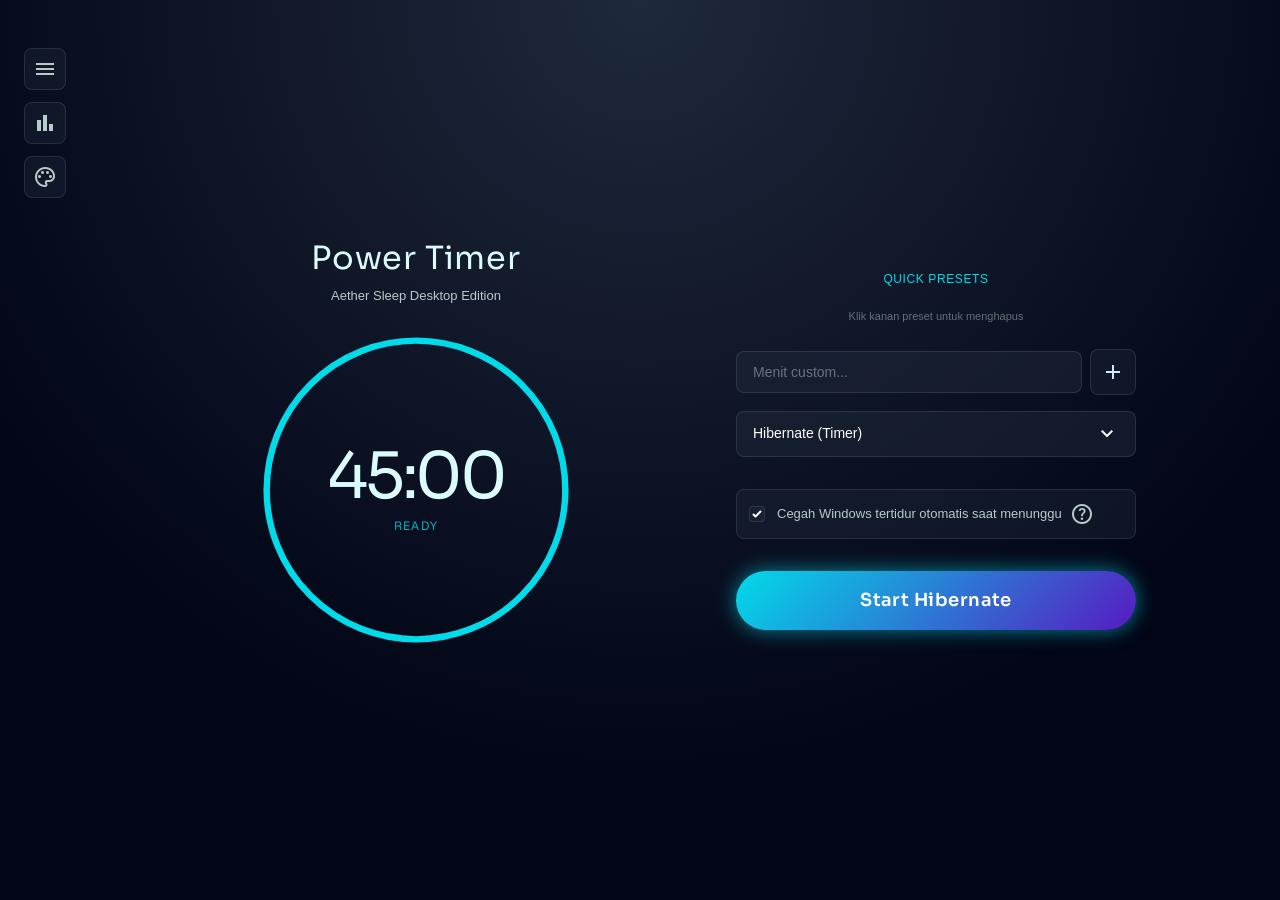
==== commit 628408f6: "Release v1.0.0-RC: Core Reliability, UI Refinement, Technical Hardening & QA" ====
--- a/Hibernation APP/UI/extracted/index.html
+++ b/Hibernation APP/UI/extracted/index.html
@@ -189,11 +189,11 @@
         <div class="relative w-[320px] h-[320px] flex items-center justify-center mb-4">
             <svg class="absolute inset-0 w-full h-full transform -rotate-90" viewBox="0 0 300 300">
                 <circle cx="150" cy="150" fill="none" opacity="0.5" r="140" stroke="#1E293B" stroke-width="6"></circle>
-                <circle class="timer-ring glow-ambient" cx="150" cy="150" fill="none" r="140" stroke="#00dbe9" stroke-width="6"></circle>
+                <circle class="timer-ring glow-ambient opacity-30 transition-opacity duration-500" cx="150" cy="150" fill="none" r="140" stroke="#00dbe9" stroke-width="6"></circle>
             </svg>
             <div class="flex flex-col items-center z-10" id="pulse-ring" style="animation-duration: 4s;">
                 <span class="font-display-timer text-[64px] text-primary tracking-tighter leading-none" id="display-timer">45:00</span>
-                <span class="font-label-caps text-[12px] text-primary-fixed-dim mt-2 tracking-widest uppercase opacity-80" id="status-label">Ready</span>
+                <span class="font-label-caps text-[12px] text-primary-fixed-dim mt-2 tracking-widest uppercase opacity-80" id="status-label">READY</span>
             </div>
         </div>
     </div>
@@ -280,17 +280,17 @@
         </div>
 
         <!-- Keep Awake Toggle -->
-        <div class="group w-full flex items-center gap-3 bg-[#1E293B]/30 border border-white/5 p-3 rounded-lg hover:bg-[#1E293B]/60 hover:border-primary-fixed-dim/30 transition-all duration-300 cursor-pointer hover:shadow-[0_0_15px_rgba(0,219,233,0.15)] transform hover:-translate-y-[1px]" onclick="document.getElementById('keep-awake').click()">
+        <div class="group w-full flex items-center gap-3 bg-[#1E293B]/30 border border-white/5 p-3 rounded-lg hover:bg-[#1E293B]/60 hover:border-primary-fixed-dim/30 transition-all duration-300 cursor-pointer hover:shadow-[0_0_15px_rgba(0,219,233,0.15)] transform hover:-translate-y-[1px] mt-2" onclick="document.getElementById('keep-awake').click()">
             <input type="checkbox" id="keep-awake" class="rounded border-white/20 bg-transparent text-primary-fixed-dim focus:ring-primary-fixed-dim focus:ring-offset-0 cursor-pointer transition-colors duration-300 group-hover:border-primary-fixed-dim" checked onclick="event.stopPropagation()">
             <label class="text-[13px] text-on-surface-variant cursor-pointer select-none transition-colors duration-300 group-hover:text-white flex items-center gap-2" onclick="event.stopPropagation(); document.getElementById('keep-awake').click();">
-                Cegah PC tertidur sebelum waktunya.
-                <span class="material-symbols-outlined text-[14px] cursor-help" title="Mencegah PC otomatis tertidur (Sleep) karena idle, memastikan timer bisa berjalan sampai selesai.">help</span>
+                Cegah Windows tertidur otomatis saat menunggu
+                <span class="material-symbols-outlined text-[14px] cursor-help" title="Mencegah PC masuk ke mode Sleep secara otomatis karena idle, sehingga timer aplikasi ini tidak terganggu.">help</span>
             </label>
         </div>
 
         <!-- Start Button -->
         <button id="start-btn" class="w-full py-4 rounded-full bg-button-gradient text-white font-headline-md text-[18px] font-semibold tracking-wide hover:scale-[1.02] transition-transform duration-300 glow-active mt-2">
-            Start Sleep
+            Start Hibernate
         </button>
     </div>
 
